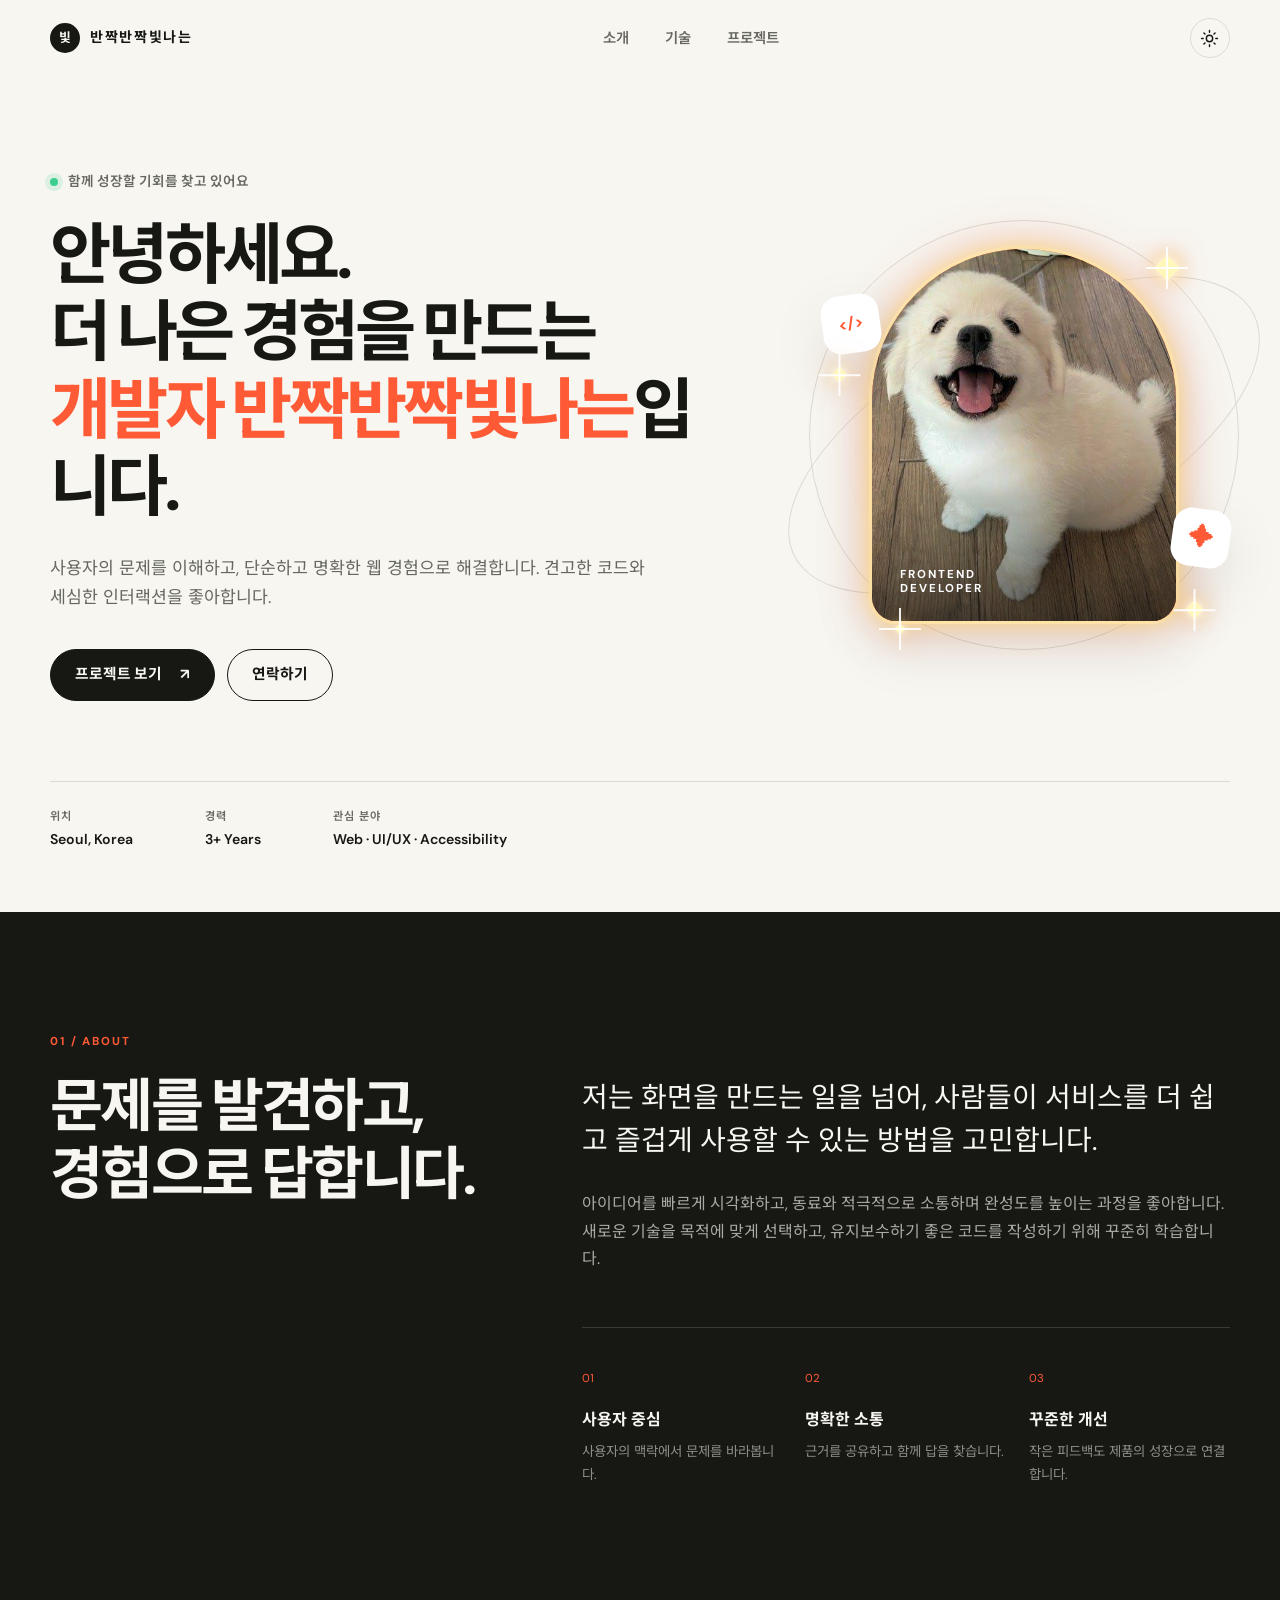
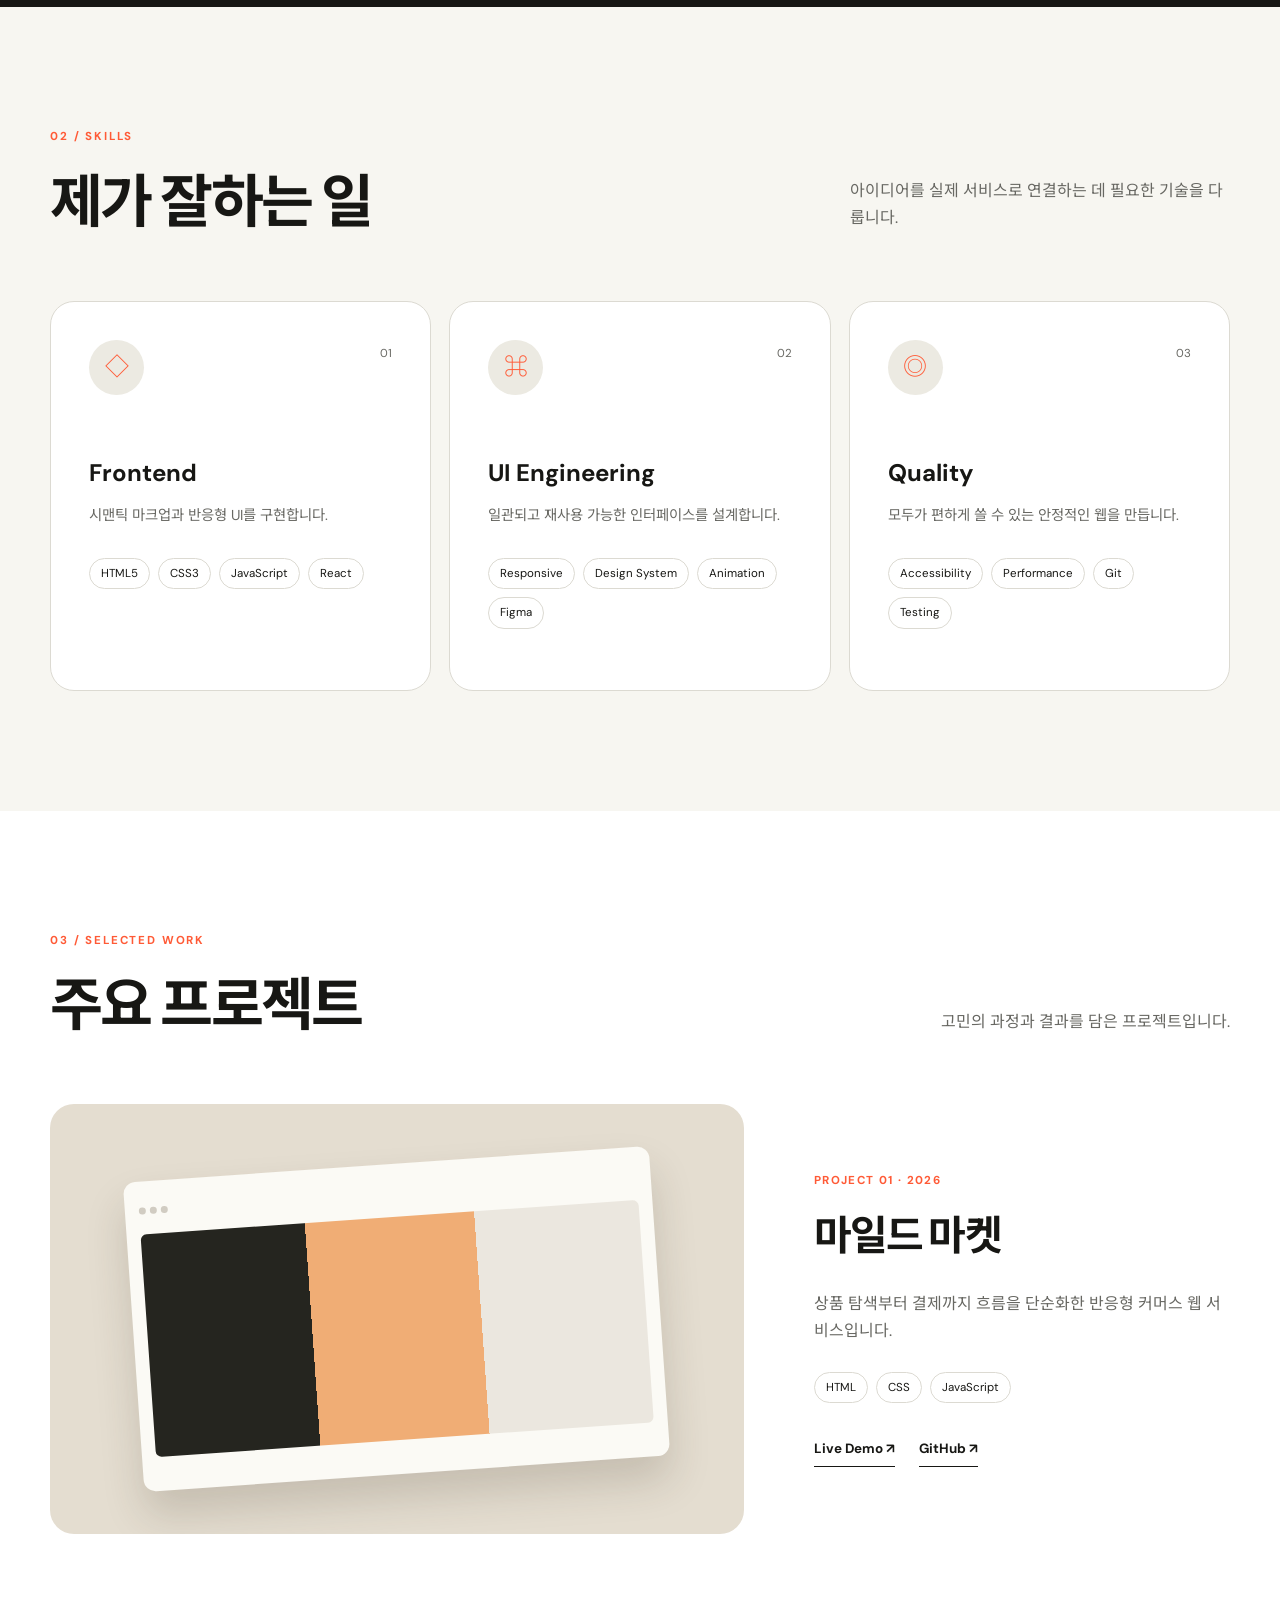
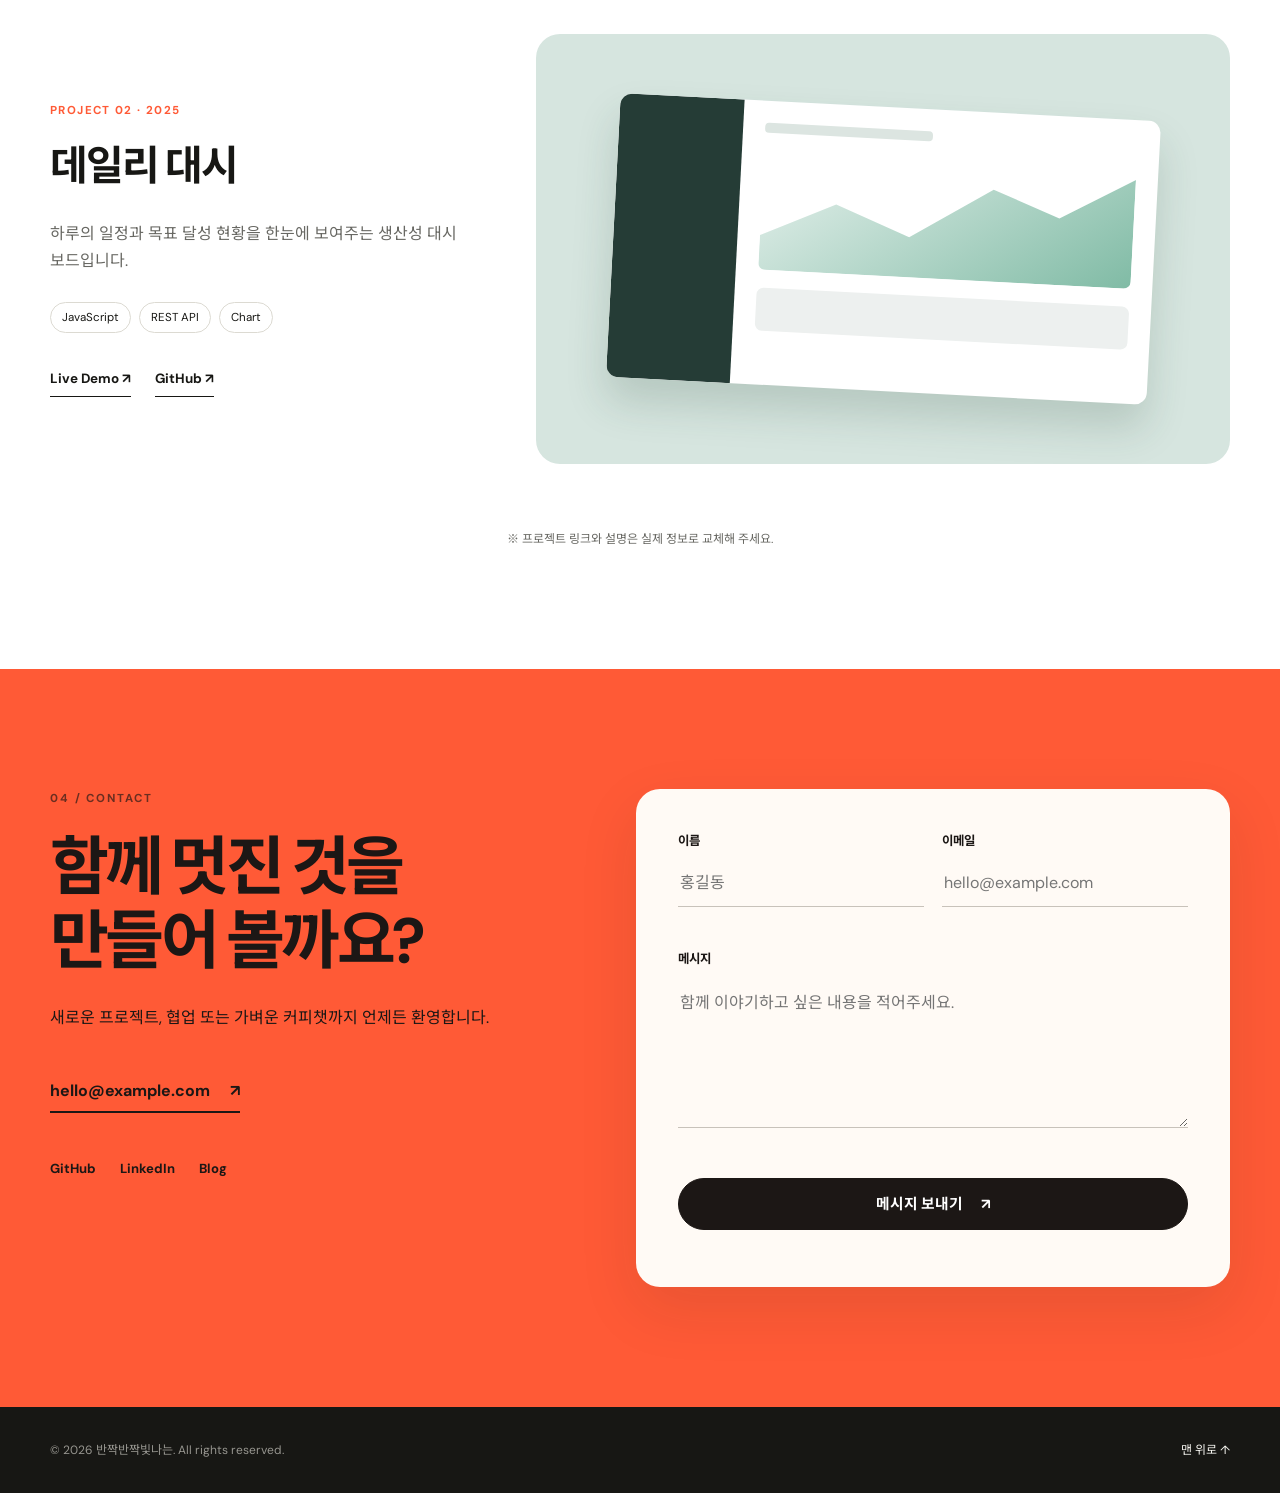
==== index.html @ af26e170 "Move static site to repository root" ====
<!doctype html>
<html lang="ko">
  <head>
    <meta charset="UTF-8" />
    <meta name="viewport" content="width=device-width, initial-scale=1.0" />
    <meta
      name="description"
      content="사용자의 문제를 이해하고 명확한 웹 경험으로 만드는 프론트엔드 개발자 반짝반짝빛나는의 포트폴리오입니다."
    />
    <title>반짝반짝빛나는 | Frontend Developer</title>
    <link rel="preconnect" href="https://fonts.googleapis.com" />
    <link rel="preconnect" href="https://fonts.gstatic.com" crossorigin />
    <link
      href="https://fonts.googleapis.com/css2?family=DM+Sans:wght@400;500;600;700&amp;family=Noto+Sans+KR:wght@400;500;600;700&amp;display=swap"
      rel="stylesheet"
    />
    <link rel="stylesheet" href="css/style.css" />
    <script src="js/main.js" defer></script>
  </head>
  <body>
    <a class="skip-link" href="#main-content">본문으로 바로가기</a>

    <header class="site-header" id="top">
      <div class="container header-inner">
        <a class="brand" href="#home" aria-label="반짝반짝빛나는 프로필 홈">
          <span class="brand-mark" aria-hidden="true">빛</span>
          <span>반짝반짝빛나는</span>
        </a>

        <nav class="site-nav" id="site-nav" aria-label="주요 메뉴">
          <a href="about.html">소개</a>
          <a href="skills.html">기술</a>
          <a href="projects.html">프로젝트</a>
        </nav>

        <div class="header-actions">
          <button class="icon-button theme-toggle" type="button" aria-label="다크 모드로 변경">
            <svg class="sun-icon" aria-hidden="true" viewBox="0 0 24 24">
              <circle cx="12" cy="12" r="4"></circle>
              <path d="M12 2v2M12 20v2M4.93 4.93l1.42 1.42M17.66 17.66l1.41 1.41M2 12h2M20 12h2M4.93 19.07l1.42-1.42M17.66 6.34l1.41-1.41"></path>
            </svg>
            <svg class="moon-icon" aria-hidden="true" viewBox="0 0 24 24">
              <path d="M21 12.79A9 9 0 1 1 11.21 3 7 7 0 0 0 21 12.79Z"></path>
            </svg>
          </button>
          <button
            class="icon-button menu-toggle"
            type="button"
            aria-label="메뉴 열기"
            aria-controls="site-nav"
            aria-expanded="false"
          >
            <span></span><span></span><span></span>
          </button>
        </div>
      </div>
    </header>

    <main id="main-content">
      <section class="hero section" id="home" aria-labelledby="hero-title">
        <div class="container hero-grid">
          <div class="hero-copy reveal">
            <p class="eyebrow"><span></span> 함께 성장할 기회를 찾고 있어요</p>
            <h1 id="hero-title">
              안녕하세요.<br />
              더 나은 경험을 만드는<br />
              <em>개발자 반짝반짝빛나는</em>입니다.
            </h1>
            <p class="hero-description">
              사용자의 문제를 이해하고, 단순하고 명확한 웹 경험으로 해결합니다.
              견고한 코드와 세심한 인터랙션을 좋아합니다.
            </p>
            <div class="button-group">
              <a class="button button-primary" href="#projects">프로젝트 보기 <span aria-hidden="true">↗</span></a>
              <a class="button button-secondary" href="#contact">연락하기</a>
            </div>
          </div>

          <div class="profile-visual reveal">
            <div class="profile-orbit orbit-one"></div>
            <div class="profile-orbit orbit-two"></div>
            <div class="profile-card">
              <img src="assets/images/profile.jpg" alt="밝게 웃고 있는 흰색 강아지 프로필 사진" />
              <span class="profile-label">FRONTEND<br />DEVELOPER</span>
            </div>
            <span class="floating-badge badge-code" aria-hidden="true">&lt;/&gt;</span>
            <span class="floating-badge badge-star" aria-hidden="true">✦</span>
            <span class="diamond-sparkle sparkle-one" aria-hidden="true"></span>
            <span class="diamond-sparkle sparkle-two" aria-hidden="true"></span>
            <span class="diamond-sparkle sparkle-three" aria-hidden="true"></span>
            <span class="diamond-sparkle sparkle-four" aria-hidden="true"></span>
          </div>
        </div>
        <div class="container hero-meta" aria-label="기본 정보">
          <p><span>위치</span>Seoul, Korea</p>
          <p><span>경력</span>3+ Years</p>
          <p><span>관심 분야</span>Web · UI/UX · Accessibility</p>
        </div>
      </section>

      <section class="section about-section" id="about" aria-labelledby="about-title">
        <div class="container split-layout">
          <div class="section-heading reveal">
            <p class="section-number">01 / ABOUT</p>
            <h2 id="about-title">문제를 발견하고,<br />경험으로 답합니다.</h2>
          </div>
          <div class="about-content reveal">
            <p class="lead">
              저는 화면을 만드는 일을 넘어, 사람들이 서비스를 더 쉽고 즐겁게
              사용할 수 있는 방법을 고민합니다.
            </p>
            <p>
              아이디어를 빠르게 시각화하고, 동료와 적극적으로 소통하며 완성도를
              높이는 과정을 좋아합니다. 새로운 기술을 목적에 맞게 선택하고,
              유지보수하기 좋은 코드를 작성하기 위해 꾸준히 학습합니다.
            </p>
            <div class="values-grid">
              <article><span>01</span><h3>사용자 중심</h3><p>사용자의 맥락에서 문제를 바라봅니다.</p></article>
              <article><span>02</span><h3>명확한 소통</h3><p>근거를 공유하고 함께 답을 찾습니다.</p></article>
              <article><span>03</span><h3>꾸준한 개선</h3><p>작은 피드백도 제품의 성장으로 연결합니다.</p></article>
            </div>
          </div>
        </div>
      </section>

      <section class="section skills-section" id="skills" aria-labelledby="skills-title">
        <div class="container">
          <div class="section-heading horizontal reveal">
            <div><p class="section-number">02 / SKILLS</p><h2 id="skills-title">제가 잘하는 일</h2></div>
            <p>아이디어를 실제 서비스로 연결하는 데 필요한 기술을 다룹니다.</p>
          </div>
          <div class="skills-grid">
            <article class="skill-card reveal">
              <span class="skill-icon" aria-hidden="true">◇</span>
              <p class="skill-index">01</p><h3>Frontend</h3>
              <p>시맨틱 마크업과 반응형 UI를 구현합니다.</p>
              <ul><li>HTML5</li><li>CSS3</li><li>JavaScript</li><li>React</li></ul>
            </article>
            <article class="skill-card reveal">
              <span class="skill-icon" aria-hidden="true">⌘</span>
              <p class="skill-index">02</p><h3>UI Engineering</h3>
              <p>일관되고 재사용 가능한 인터페이스를 설계합니다.</p>
              <ul><li>Responsive</li><li>Design System</li><li>Animation</li><li>Figma</li></ul>
            </article>
            <article class="skill-card reveal">
              <span class="skill-icon" aria-hidden="true">◎</span>
              <p class="skill-index">03</p><h3>Quality</h3>
              <p>모두가 편하게 쓸 수 있는 안정적인 웹을 만듭니다.</p>
              <ul><li>Accessibility</li><li>Performance</li><li>Git</li><li>Testing</li></ul>
            </article>
          </div>
        </div>
      </section>

      <section class="section projects-section" id="projects" aria-labelledby="projects-title">
        <div class="container">
          <div class="section-heading horizontal reveal">
            <div><p class="section-number">03 / SELECTED WORK</p><h2 id="projects-title">주요 프로젝트</h2></div>
            <p>고민의 과정과 결과를 담은 프로젝트입니다.</p>
          </div>
          <div class="project-list">
            <article class="project-card reveal">
              <div class="project-art art-commerce" aria-hidden="true">
                <div class="mock-window"><span></span><span></span><span></span><div class="mock-product"></div></div>
              </div>
              <div class="project-info">
                <p class="project-number">PROJECT 01 · 2026</p><h3>마일드 마켓</h3>
                <p>상품 탐색부터 결제까지 흐름을 단순화한 반응형 커머스 웹 서비스입니다.</p>
                <ul class="tags"><li>HTML</li><li>CSS</li><li>JavaScript</li></ul>
                <div class="project-links"><a href="#" aria-label="마일드 마켓 데모 보기">Live Demo ↗</a><a href="#" aria-label="마일드 마켓 소스 코드 보기">GitHub ↗</a></div>
              </div>
            </article>
            <article class="project-card reverse reveal">
              <div class="project-art art-dashboard" aria-hidden="true">
                <div class="dashboard-window"><div class="dash-side"></div><div class="dash-main"><span></span><div class="dash-chart"></div><div class="dash-row"></div></div></div>
              </div>
              <div class="project-info">
                <p class="project-number">PROJECT 02 · 2025</p><h3>데일리 대시</h3>
                <p>하루의 일정과 목표 달성 현황을 한눈에 보여주는 생산성 대시보드입니다.</p>
                <ul class="tags"><li>JavaScript</li><li>REST API</li><li>Chart</li></ul>
                <div class="project-links"><a href="#" aria-label="데일리 대시 데모 보기">Live Demo ↗</a><a href="#" aria-label="데일리 대시 소스 코드 보기">GitHub ↗</a></div>
              </div>
            </article>
          </div>
          <p class="project-note">※ 프로젝트 링크와 설명은 실제 정보로 교체해 주세요.</p>
        </div>
      </section>

      <section class="section contact-section" id="contact" aria-labelledby="contact-title">
        <div class="container contact-grid">
          <div class="contact-copy reveal">
            <p class="section-number">04 / CONTACT</p>
            <h2 id="contact-title">함께 멋진 것을<br />만들어 볼까요?</h2>
            <p>새로운 프로젝트, 협업 또는 가벼운 커피챗까지 언제든 환영합니다.</p>
            <a class="email-link" href="mailto:hello@example.com">hello@example.com <span aria-hidden="true">↗</span></a>
            <div class="social-links"><a href="#">GitHub</a><a href="#">LinkedIn</a><a href="#">Blog</a></div>
          </div>
          <form class="contact-form reveal" id="contact-form" novalidate>
            <div class="field-row">
              <div class="form-field"><label for="name">이름</label><input id="name" name="name" type="text" placeholder="홍길동" autocomplete="name" required /><small class="error-message"></small></div>
              <div class="form-field"><label for="email">이메일</label><input id="email" name="email" type="email" placeholder="hello@example.com" autocomplete="email" required /><small class="error-message"></small></div>
            </div>
            <div class="form-field"><label for="message">메시지</label><textarea id="message" name="message" rows="5" placeholder="함께 이야기하고 싶은 내용을 적어주세요." required></textarea><small class="error-message"></small></div>
            <button class="button button-primary submit-button" type="submit">메시지 보내기 <span aria-hidden="true">↗</span></button>
            <p class="form-status" role="status" aria-live="polite"></p>
          </form>
        </div>
      </section>
    </main>

    <footer class="site-footer">
      <div class="container footer-inner">
        <p>© <span id="current-year">2026</span> 반짝반짝빛나는. All rights reserved.</p>
        <a href="#top">맨 위로 <span aria-hidden="true">↑</span></a>
      </div>
    </footer>
  </body>
</html>
---- css/style.css ----
:root {
  --primary: #ff5a36;
  --primary-dark: #dd3d1e;
  --ink: #171714;
  --muted: #686863;
  --paper: #f7f6f1;
  --surface: #fff;
  --line: #dcdad2;
  --soft: #eceae2;
  --header-bg: rgba(247, 246, 241, 0.88);
  --shadow: 0 22px 60px rgba(26, 25, 20, 0.1);
  --radius: 24px;
  --container: 1180px;
}

[data-theme="dark"] {
  --ink: #f3f1ea;
  --muted: #aaa8a0;
  --paper: #161613;
  --surface: #22221e;
  --line: #3a3933;
  --soft: #2a2924;
  --header-bg: rgba(22, 22, 19, 0.88);
  --shadow: 0 22px 60px rgba(0, 0, 0, 0.3);
}

* { box-sizing: border-box; }
html { scroll-behavior: smooth; scroll-padding-top: 88px; }
body { margin: 0; background: var(--paper); color: var(--ink); font-family: "DM Sans", "Noto Sans KR", sans-serif; line-height: 1.7; transition: background .25s, color .25s; }
body.nav-open { overflow: hidden; }
a { color: inherit; text-decoration: none; }
button, input, textarea { font: inherit; }
button { color: inherit; }
ul { list-style: none; margin: 0; padding: 0; }
.container { width: min(calc(100% - 40px), var(--container)); margin-inline: auto; }
.section { padding: 120px 0; }
.skip-link { position: fixed; top: -100px; left: 16px; z-index: 1000; background: var(--ink); color: var(--paper); padding: 10px 16px; }
.skip-link:focus { top: 12px; }
:focus-visible { outline: 3px solid var(--primary); outline-offset: 4px; }

.site-header { position: fixed; inset: 0 0 auto; z-index: 100; border-bottom: 1px solid transparent; background: var(--header-bg); backdrop-filter: blur(16px); }
.site-header.scrolled { border-color: var(--line); }
.header-inner { height: 76px; display: flex; align-items: center; justify-content: space-between; }
.brand { display: flex; align-items: center; gap: 10px; font-size: .88rem; font-weight: 700; letter-spacing: .12em; }
.brand-mark { display: grid; place-items: center; width: 30px; height: 30px; border-radius: 50%; background: var(--ink); color: var(--paper); font-size: .8rem; letter-spacing: 0; }
.site-nav { display: flex; align-items: center; gap: 36px; }
.site-nav a { position: relative; color: var(--muted); font-size: .9rem; font-weight: 600; }
.site-nav a::after { content: ""; position: absolute; left: 0; bottom: -8px; width: 0; height: 2px; background: var(--primary); transition: width .2s; }
.site-nav a:hover, .site-nav a.active { color: var(--ink); }
.site-nav a.active::after { width: 100%; }
.header-actions { display: flex; align-items: center; gap: 8px; }
.icon-button { display: grid; place-items: center; width: 40px; height: 40px; padding: 0; border: 1px solid var(--line); border-radius: 50%; background: transparent; cursor: pointer; }
.icon-button svg { width: 19px; fill: none; stroke: currentColor; stroke-width: 1.8; stroke-linecap: round; stroke-linejoin: round; }
.moon-icon, [data-theme="dark"] .sun-icon { display: none; }
[data-theme="dark"] .moon-icon { display: block; }
.menu-toggle { display: none; gap: 4px; }
.menu-toggle span { display: block; width: 17px; height: 1.5px; background: currentColor; transition: .2s; }

.hero { min-height: 100vh; padding-top: 170px; padding-bottom: 60px; display: flex; flex-direction: column; justify-content: center; overflow: hidden; }
.hero-grid { display: grid; grid-template-columns: 1.25fr .75fr; align-items: center; gap: 80px; }
.eyebrow { display: flex; align-items: center; gap: 10px; margin: 0 0 24px; color: var(--muted); font-size: .85rem; font-weight: 600; }
.eyebrow span { width: 8px; height: 8px; border-radius: 50%; background: #3ecf8e; box-shadow: 0 0 0 5px rgba(62,207,142,.15); }
h1, h2, h3, p { margin-top: 0; }
h1 { margin-bottom: 28px; font-size: clamp(2.6rem, 5.2vw, 5.2rem); line-height: 1.16; letter-spacing: -.055em; }
h1 em { color: var(--primary); font-style: normal; }
.hero-description { max-width: 600px; margin-bottom: 36px; color: var(--muted); font-size: 1.08rem; }
.button-group { display: flex; gap: 12px; flex-wrap: wrap; }
.button { min-height: 52px; display: inline-flex; align-items: center; justify-content: center; gap: 18px; padding: 0 24px; border: 1px solid var(--ink); border-radius: 100px; font-size: .92rem; font-weight: 700; cursor: pointer; transition: transform .2s, background .2s, color .2s; }
.button:hover { transform: translateY(-3px); }
.button-primary { border-color: var(--ink); background: var(--ink); color: var(--paper); }
.button-secondary { background: transparent; }

.profile-visual { position: relative; display: grid; place-items: center; min-height: 440px; isolation: isolate; }
.profile-visual::before { content: ""; position: absolute; z-index: -1; width: 330px; height: 330px; border-radius: 50%; background: radial-gradient(circle, rgba(255, 216, 92, .48) 0, rgba(255, 90, 54, .18) 42%, transparent 70%); filter: blur(16px); animation: aura-pulse 3.2s ease-in-out infinite; }
.profile-card { position: relative; z-index: 2; width: min(310px, 80vw); aspect-ratio: .82; overflow: hidden; border: 3px solid rgba(255, 244, 183, .88); border-radius: 160px 160px 28px 28px; background: linear-gradient(145deg, #ff7658, var(--primary-dark)); box-shadow: 0 0 18px rgba(255, 226, 118, .7), 0 0 48px rgba(255, 90, 54, .34), var(--shadow); animation: portrait-glow 3.2s ease-in-out infinite; }
.profile-card::after { content: ""; position: absolute; inset: 0; background: linear-gradient(180deg, transparent 58%, rgba(17, 14, 11, .62)); pointer-events: none; }
.profile-card img { width: 100%; height: 100%; display: block; object-fit: cover; object-position: center; }
.profile-label { position: absolute; z-index: 1; left: 28px; bottom: 25px; color: #fff; font-size: .72rem; font-weight: 700; line-height: 1.25; letter-spacing: .18em; }
.profile-orbit { position: absolute; border: 1px solid var(--line); border-radius: 50%; }
.orbit-one { width: 430px; height: 430px; }
.orbit-two { width: 520px; height: 230px; transform: rotate(-28deg); }
.floating-badge { position: absolute; z-index: 3; display: grid; place-items: center; width: 58px; height: 58px; border-radius: 18px; background: var(--surface); box-shadow: var(--shadow); color: var(--primary); font-weight: 700; }
.badge-code { top: 18%; left: 1%; transform: rotate(-8deg); }
.badge-star { right: 0; bottom: 20%; transform: rotate(8deg); font-size: 1.5rem; animation: star-twinkle 1.8s ease-in-out infinite; }
.diamond-sparkle { position: absolute; z-index: 4; width: 18px; height: 18px; background: #fff7ba; transform: rotate(45deg); box-shadow: 0 0 8px #fff, 0 0 18px #ffd75d, 0 0 30px rgba(255, 90, 54, .7); animation: diamond-twinkle 2s ease-in-out infinite; }
.diamond-sparkle::before, .diamond-sparkle::after { content: ""; position: absolute; inset: 50% auto auto 50%; background: rgba(255,255,255,.9); transform: translate(-50%, -50%) rotate(-45deg); }
.diamond-sparkle::before { width: 2px; height: 42px; }
.diamond-sparkle::after { width: 42px; height: 2px; }
.sparkle-one { top: 10%; right: 13%; }
.sparkle-two { top: 35%; left: 4%; width: 11px; height: 11px; animation-delay: -.65s; }
.sparkle-three { right: 7%; bottom: 9%; width: 13px; height: 13px; animation-delay: -1.2s; }
.sparkle-four { left: 19%; bottom: 5%; width: 8px; height: 8px; animation-delay: -.35s; }
@keyframes aura-pulse { 50% { opacity: .65; transform: scale(1.12); } }
@keyframes portrait-glow { 50% { box-shadow: 0 0 28px rgba(255, 244, 183, .95), 0 0 70px rgba(255, 90, 54, .5), var(--shadow); } }
@keyframes diamond-twinkle { 0%, 100% { opacity: .35; transform: rotate(45deg) scale(.55); } 50% { opacity: 1; transform: rotate(45deg) scale(1); } }
@keyframes star-twinkle { 0%, 100% { transform: rotate(8deg) scale(.9); box-shadow: var(--shadow); } 50% { transform: rotate(8deg) scale(1.08); box-shadow: 0 0 24px rgba(255, 215, 93, .8), var(--shadow); } }
.hero-meta { display: flex; gap: 72px; margin-top: 80px; padding-top: 25px; border-top: 1px solid var(--line); }
.hero-meta p { margin-bottom: 0; font-size: .88rem; font-weight: 600; }
.hero-meta span { display: block; margin-bottom: 2px; color: var(--muted); font-size: .7rem; font-weight: 600; letter-spacing: .1em; text-transform: uppercase; }

.about-section { background: var(--ink); color: var(--paper); }
.split-layout { display: grid; grid-template-columns: .8fr 1.2fr; gap: 100px; }
.section-number { margin-bottom: 22px; color: var(--primary); font-size: .72rem; font-weight: 700; letter-spacing: .16em; }
.section-heading h2 { margin-bottom: 0; font-size: clamp(2.2rem, 4.5vw, 4.2rem); line-height: 1.18; letter-spacing: -.045em; }
.about-content { padding-top: 44px; }
.about-content > p { color: #aaa9a3; }
.about-content .lead { color: var(--paper); font-size: clamp(1.25rem, 2.2vw, 1.75rem); line-height: 1.55; }
.values-grid { display: grid; grid-template-columns: repeat(3, 1fr); gap: 22px; margin-top: 55px; padding-top: 35px; border-top: 1px solid #3a3935; }
.values-grid span { color: var(--primary); font-size: .72rem; }
.values-grid h3 { margin: 16px 0 8px; font-size: 1rem; }
.values-grid p { margin-bottom: 0; color: #8d8c87; font-size: .84rem; }

.section-heading.horizontal { display: flex; justify-content: space-between; align-items: end; gap: 40px; margin-bottom: 64px; }
.section-heading.horizontal > p { max-width: 380px; margin-bottom: 5px; color: var(--muted); }
.skills-grid { display: grid; grid-template-columns: repeat(3, 1fr); gap: 18px; }
.skill-card { position: relative; min-height: 390px; padding: 38px; border: 1px solid var(--line); border-radius: var(--radius); background: var(--surface); transition: transform .25s, box-shadow .25s; }
.skill-card:hover { transform: translateY(-8px); box-shadow: var(--shadow); }
.skill-icon { display: grid; place-items: center; width: 55px; height: 55px; margin-bottom: 58px; border-radius: 50%; background: var(--soft); color: var(--primary); font-size: 1.5rem; }
.skill-index { position: absolute; top: 42px; right: 38px; color: var(--muted); font-size: .72rem; }
.skill-card h3 { margin-bottom: 10px; font-size: 1.5rem; }
.skill-card > p:not(.skill-index) { color: var(--muted); font-size: .9rem; }
.skill-card ul { display: flex; flex-wrap: wrap; gap: 8px; margin-top: 30px; }
.skill-card li, .tags li { padding: 5px 11px; border: 1px solid var(--line); border-radius: 100px; font-size: .72rem; }

.projects-section { background: var(--surface); }
.project-list { display: grid; gap: 100px; }
.project-card { display: grid; grid-template-columns: 1.25fr .75fr; align-items: center; gap: 70px; }
.project-card.reverse { grid-template-columns: .75fr 1.25fr; }
.project-card.reverse .project-art { order: 2; }
.project-art { min-height: 430px; display: grid; place-items: center; overflow: hidden; border-radius: var(--radius); }
.art-commerce { background: #e4ddd0; }
.art-dashboard { background: #d6e5df; }
.mock-window { width: 76%; height: 72%; padding: 14px; border-radius: 12px; background: #fbfaf5; box-shadow: 0 24px 40px rgba(60,49,34,.18); transform: rotate(-4deg); }
.mock-window > span { display: inline-block; width: 7px; height: 7px; margin-right: 4px; border-radius: 50%; background: #d1ccc2; }
.mock-product { height: 79%; margin-top: 12px; border-radius: 6px; background: linear-gradient(90deg, #25251f 0 33%, #f0ad75 33% 67%, #ebe7df 67%); }
.dashboard-window { width: 78%; height: 66%; display: grid; grid-template-columns: 23% 77%; overflow: hidden; border-radius: 12px; background: #fff; box-shadow: 0 24px 40px rgba(37,72,58,.18); transform: rotate(3deg); }
.dash-side { background: #253c36; }
.dash-main { padding: 22px; }
.dash-main span { display: block; width: 45%; height: 10px; border-radius: 4px; background: #dce5e1; }
.dash-chart { height: 48%; margin-top: 22px; border-radius: 7px; background: linear-gradient(145deg, #e8f2ee, #80bba5); clip-path: polygon(0 70%,20% 40%,40% 65%,62% 20%,80% 42%,100% 5%,100% 100%,0 100%); }
.dash-row { height: 18%; margin-top: 18px; border-radius: 7px; background: #edf0ef; }
.project-number { color: var(--primary); font-size: .72rem; font-weight: 700; letter-spacing: .12em; }
.project-info h3 { margin-bottom: 18px; font-size: clamp(2rem, 3.2vw, 3.2rem); letter-spacing: -.045em; }
.project-info > p:not(.project-number) { color: var(--muted); }
.tags { display: flex; flex-wrap: wrap; gap: 8px; margin: 28px 0 35px; }
.project-links { display: flex; gap: 24px; font-size: .84rem; font-weight: 700; }
.project-links a { padding-bottom: 5px; border-bottom: 1px solid var(--ink); }
.project-note { margin: 65px 0 0; color: var(--muted); font-size: .75rem; text-align: center; }

.contact-section { background: var(--primary); color: #1c1715; }
.contact-grid { display: grid; grid-template-columns: .9fr 1.1fr; gap: 100px; }
.contact-section .section-number { color: #1c1715; opacity: .65; }
.contact-copy h2 { margin-bottom: 26px; font-size: clamp(2.5rem, 5vw, 4.8rem); line-height: 1.15; letter-spacing: -.055em; }
.contact-copy > p:not(.section-number) { max-width: 460px; }
.email-link { display: inline-flex; gap: 20px; margin-top: 30px; padding-bottom: 6px; border-bottom: 2px solid #1c1715; font-weight: 700; }
.social-links { display: flex; gap: 24px; margin-top: 45px; font-size: .82rem; font-weight: 700; }
.contact-form { padding: 42px; border-radius: var(--radius); background: #fffaf5; box-shadow: var(--shadow); }
.field-row { display: grid; grid-template-columns: 1fr 1fr; gap: 18px; }
.form-field { margin-bottom: 24px; }
.form-field label { display: block; margin-bottom: 7px; font-size: .78rem; font-weight: 700; }
.form-field input, .form-field textarea { width: 100%; border: 0; border-bottom: 1px solid #c8c2ba; border-radius: 0; background: transparent; color: #1c1715; outline: 0; }
.form-field input { height: 47px; }
.form-field textarea { padding-top: 12px; resize: vertical; }
.form-field input:focus, .form-field textarea:focus { border-color: var(--primary); box-shadow: 0 1px var(--primary); }
.form-field.invalid input, .form-field.invalid textarea { border-color: #c32222; }
.error-message { display: block; min-height: 18px; padding-top: 3px; color: #b21e1e; font-size: .68rem; }
.submit-button { width: 100%; border-color: #1c1715; background: #1c1715; color: #fff; }
.form-status { margin: 15px 0 0; font-size: .8rem; text-align: center; }

.site-footer { background: var(--ink); color: var(--paper); }
.footer-inner { min-height: 86px; display: flex; align-items: center; justify-content: space-between; gap: 20px; }
.footer-inner p, .footer-inner a { margin: 0; color: #96958f; font-size: .75rem; }
.footer-inner a { color: var(--paper); }

.reveal { opacity: 0; transform: translateY(28px); transition: opacity .65s ease, transform .65s ease; }
.reveal.visible { opacity: 1; transform: none; }

.subpage-hero { padding: 190px 0 100px; border-bottom: 1px solid var(--line); }
.subpage-hero h1 { margin-bottom: 24px; }
.subpage-hero > .container > p:last-child { max-width: 590px; color: var(--muted); font-size: 1.05rem; }
.subpage-content .split-layout { grid-template-columns: .75fr 1.25fr; align-items: center; }
.profile-photo-small { position: relative; width: min(380px, 100%); aspect-ratio: 1; }
.profile-photo-small::before { content: ""; position: absolute; inset: 8%; border-radius: 50%; background: rgba(255, 90, 54, .25); filter: blur(30px); }
.profile-photo-small img { position: relative; width: 100%; height: 100%; object-fit: cover; border: 3px solid rgba(255, 244, 183, .88); border-radius: 50%; box-shadow: 0 0 35px rgba(255, 214, 87, .5), var(--shadow); }
.about-detail .lead { font-size: clamp(1.35rem, 2.4vw, 2rem); line-height: 1.5; color: var(--ink); }
.about-detail > p:not(.lead) { color: var(--muted); }
.profile-facts { display: grid; grid-template-columns: repeat(3, 1fr); gap: 18px; margin: 38px 0 0; padding-top: 28px; border-top: 1px solid var(--line); }
.profile-facts dt { color: var(--muted); font-size: .72rem; }
.profile-facts dd { margin: 5px 0 0; font-size: .86rem; font-weight: 700; }
.philosophy-section, .workflow-section { background: var(--surface); }
.light-values { border-color: var(--line); }
.light-values h3 { color: var(--ink); }
.light-values p { color: var(--muted); }
.detailed-skills .skill-card { min-height: 430px; }
.detailed-skills .skill-card h2 { margin-bottom: 12px; font-size: 1.5rem; }
.workflow-list { display: grid; grid-template-columns: repeat(4, 1fr); padding: 0; list-style: none; border-top: 1px solid var(--line); }
.workflow-list li { padding: 32px 28px; border-right: 1px solid var(--line); }
.workflow-list li:last-child { border-right: 0; }
.workflow-list span { color: var(--primary); font-size: .72rem; font-weight: 700; }
.workflow-list h3 { margin: 50px 0 8px; }
.workflow-list p { margin-bottom: 0; color: var(--muted); font-size: .85rem; }
.projects-section .project-info h2 { margin-bottom: 18px; font-size: clamp(2rem, 3.2vw, 3.2rem); letter-spacing: -.045em; }

@media (max-width: 900px) {
  .section { padding: 90px 0; }
  .menu-toggle { display: grid; }
  .site-nav { position: fixed; inset: 76px 0 auto; height: calc(100vh - 76px); display: flex; flex-direction: column; align-items: flex-start; gap: 4px; padding: 42px 20px; background: var(--paper); transform: translateX(100%); transition: transform .25s; }
  .site-nav.open { transform: none; }
  .site-nav a { width: 100%; padding: 14px 0; border-bottom: 1px solid var(--line); font-size: 1.4rem; }
  .site-nav a::after { display: none; }
  .menu-toggle[aria-expanded="true"] span:nth-child(1) { transform: translateY(5.5px) rotate(45deg); }
  .menu-toggle[aria-expanded="true"] span:nth-child(2) { opacity: 0; }
  .menu-toggle[aria-expanded="true"] span:nth-child(3) { transform: translateY(-5.5px) rotate(-45deg); }
  .hero-grid, .split-layout, .contact-grid { grid-template-columns: 1fr; gap: 60px; }
  .subpage-content .split-layout { grid-template-columns: 1fr; }
  .hero { padding-top: 130px; }
  .hero-copy { text-align: center; }
  .eyebrow, .button-group { justify-content: center; }
  .hero-description { margin-inline: auto; }
  .profile-visual { min-height: 390px; }
  .hero-meta { justify-content: center; }
  .split-layout { gap: 30px; }
  .about-content { padding-top: 0; }
  .skills-grid { grid-template-columns: 1fr 1fr; }
  .project-card, .project-card.reverse { grid-template-columns: 1fr; gap: 35px; }
  .project-card.reverse .project-art { order: 0; }
  .project-info { max-width: 620px; }
  .contact-grid { gap: 55px; }
  .workflow-list { grid-template-columns: 1fr 1fr; }
  .workflow-list li:nth-child(2) { border-right: 0; }
}

@media (max-width: 640px) {
  .container { width: min(calc(100% - 32px), var(--container)); }
  .section { padding: 75px 0; }
  .hero { padding-top: 115px; }
  h1 { font-size: clamp(2.35rem, 11vw, 3.4rem); }
  .hero-meta { display: grid; grid-template-columns: 1fr 1fr; gap: 22px; }
  .profile-visual { min-height: 340px; }
  .profile-card { width: 240px; }
  .orbit-one { width: 310px; height: 310px; }
  .orbit-two { width: 340px; }
  .floating-badge { width: 48px; height: 48px; border-radius: 14px; }
  .values-grid, .skills-grid { grid-template-columns: 1fr; }
  .section-heading.horizontal { display: block; margin-bottom: 42px; }
  .section-heading.horizontal > p { margin-top: 20px; }
  .skill-card { min-height: auto; }
  .project-art { min-height: 300px; }
  .project-list { gap: 75px; }
  .field-row { grid-template-columns: 1fr; gap: 0; }
  .subpage-hero { padding: 140px 0 70px; }
  .profile-facts { grid-template-columns: 1fr; }
  .workflow-list { grid-template-columns: 1fr; }
  .workflow-list li { border-right: 0; border-bottom: 1px solid var(--line); }
  .contact-form { padding: 28px 22px; }
  .footer-inner { flex-direction: column; justify-content: center; }
}

@media (prefers-reduced-motion: reduce) {
  html { scroll-behavior: auto; }
  *, *::before, *::after { scroll-behavior: auto !important; transition-duration: .01ms !important; animation-duration: .01ms !important; animation-iteration-count: 1 !important; }
  .reveal { opacity: 1; transform: none; }
}
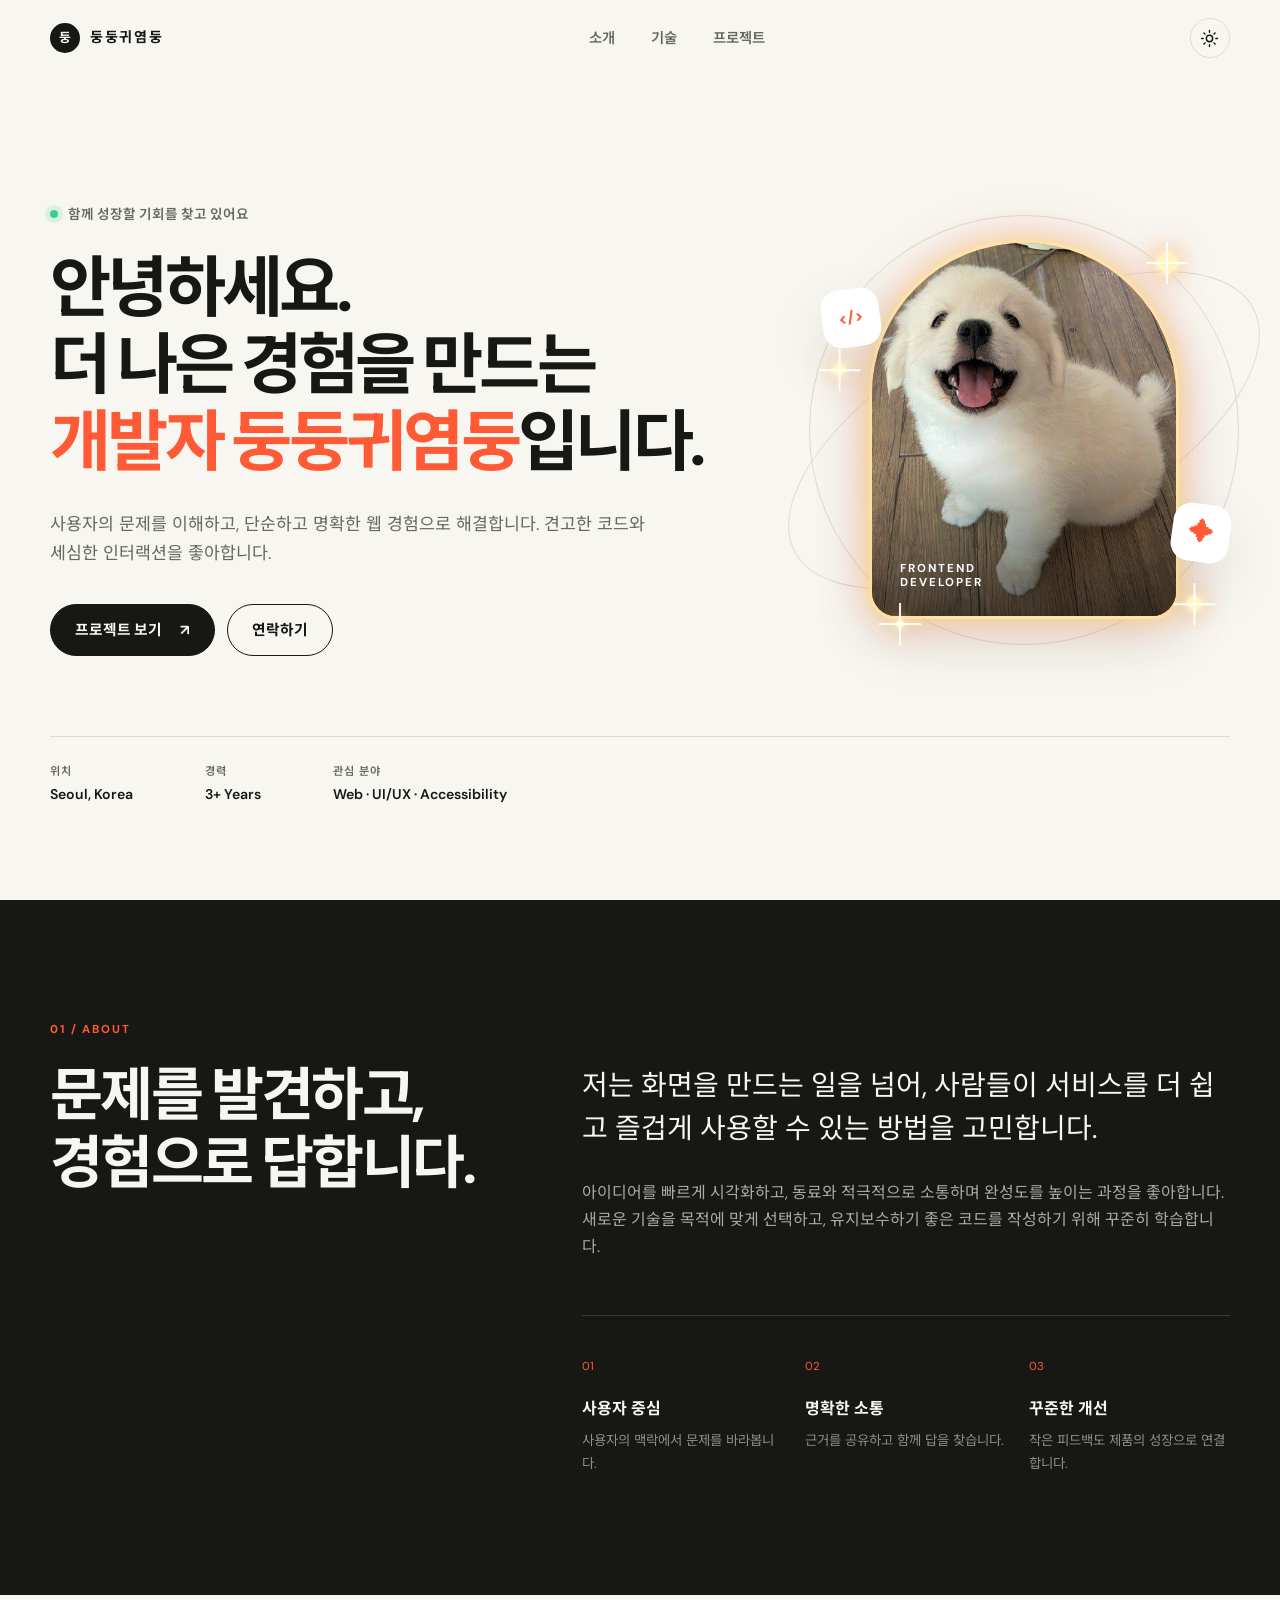
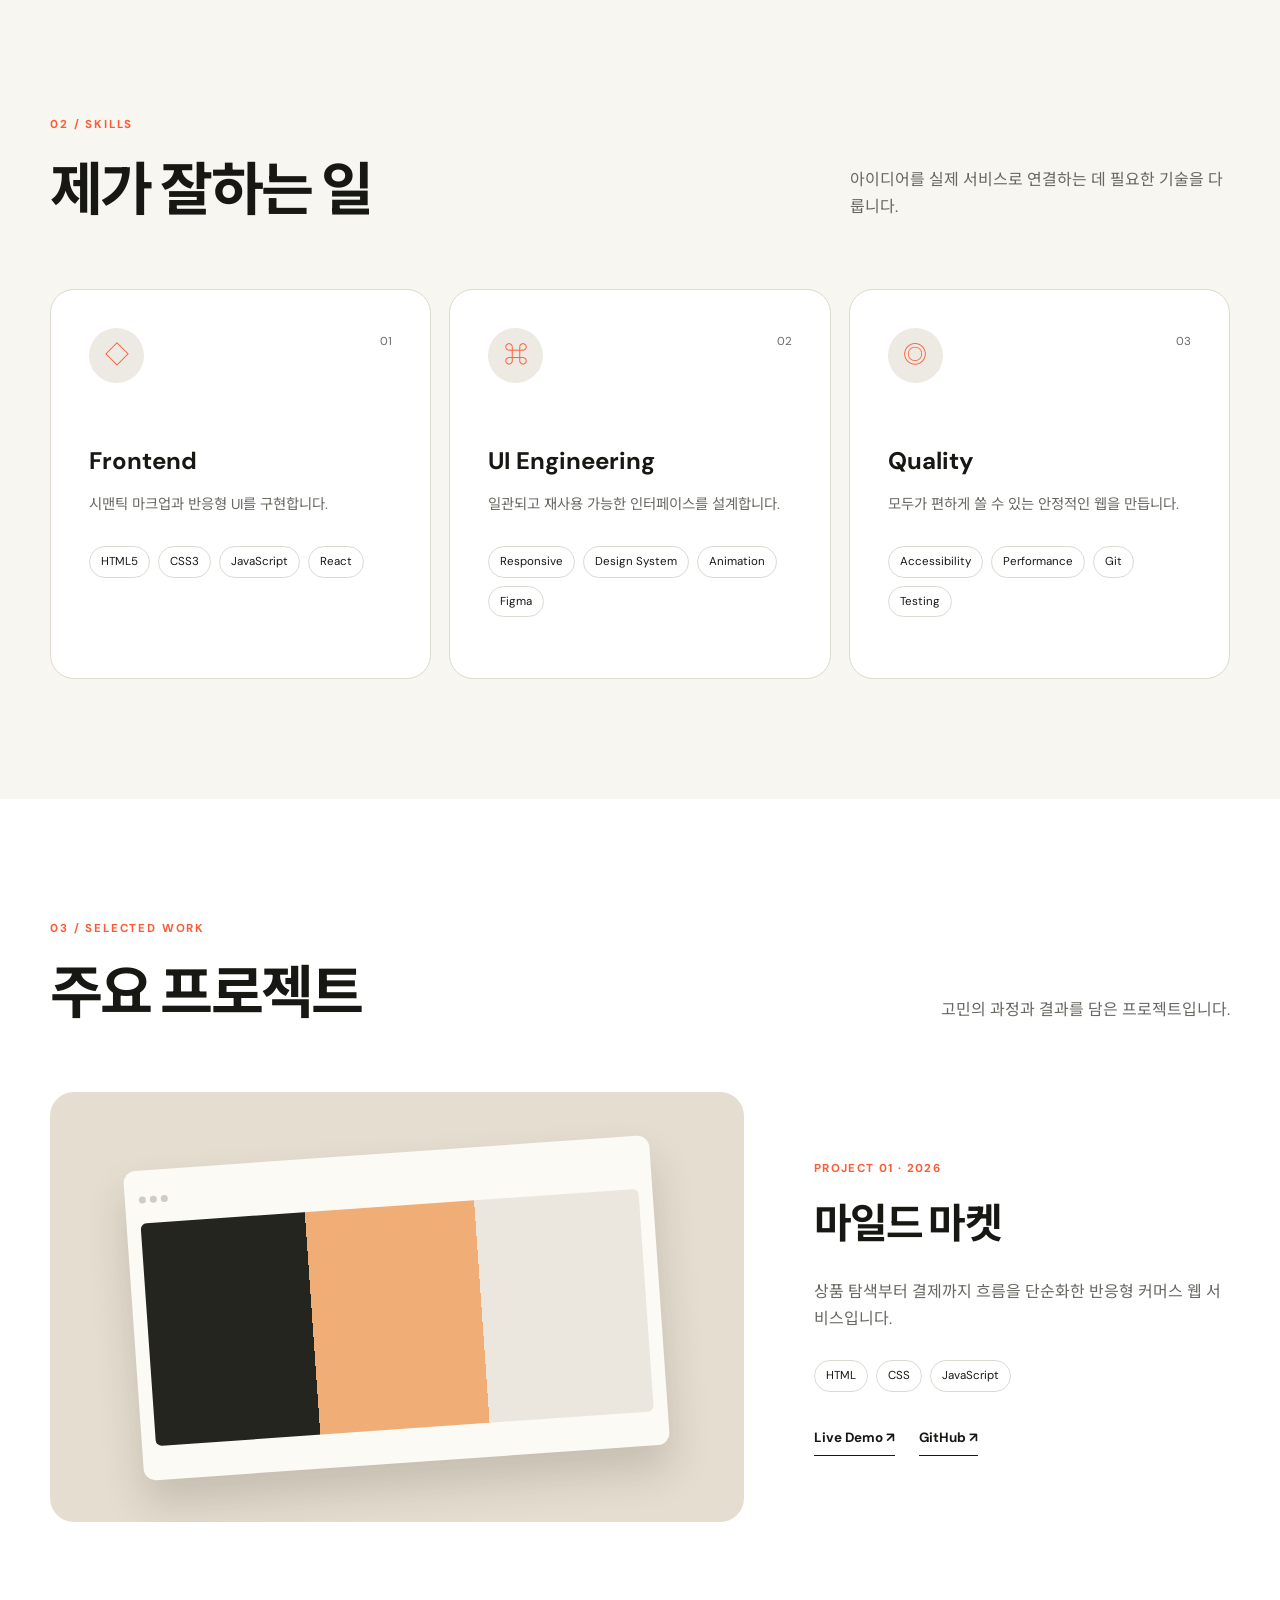
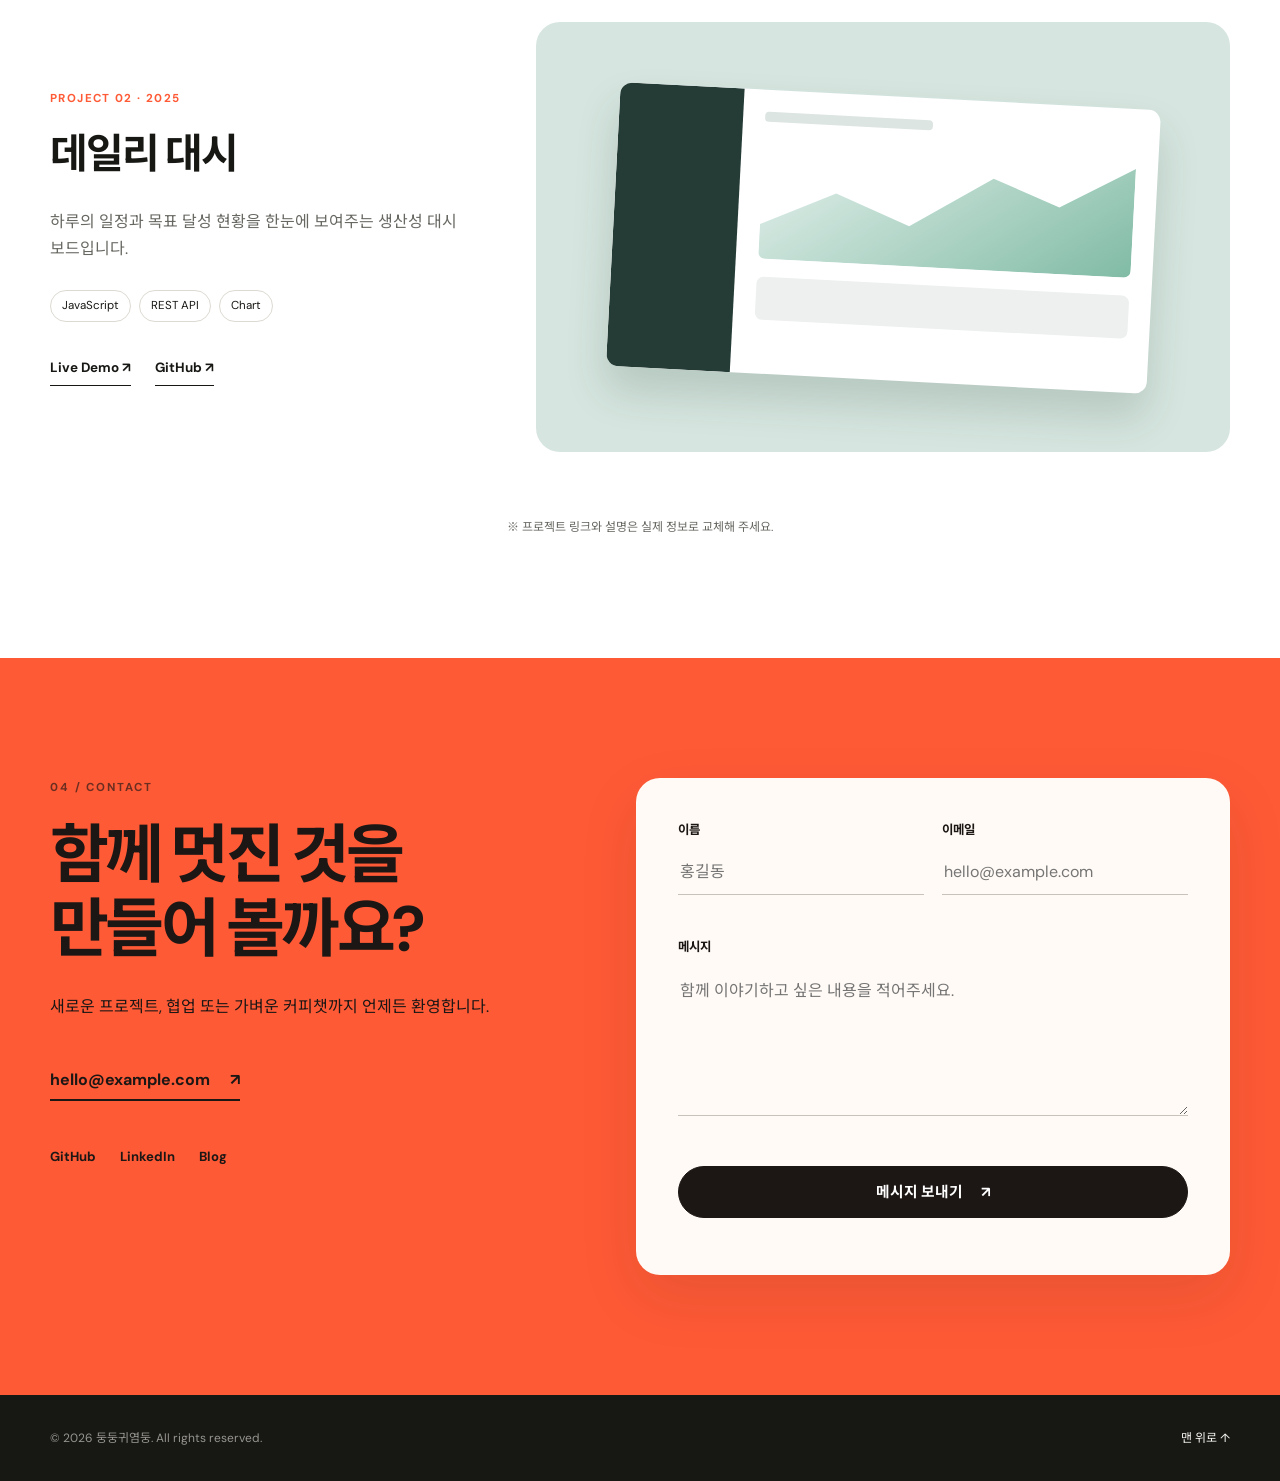
==== commit 67fae868: "Update profile name" ====
--- a/index.html
+++ b/index.html
@@ -5,9 +5,9 @@
     <meta name="viewport" content="width=device-width, initial-scale=1.0" />
     <meta
       name="description"
-      content="사용자의 문제를 이해하고 명확한 웹 경험으로 만드는 프론트엔드 개발자 반짝반짝빛나는의 포트폴리오입니다."
+      content="사용자의 문제를 이해하고 명확한 웹 경험으로 만드는 프론트엔드 개발자 둥둥귀염둥의 포트폴리오입니다."
     />
-    <title>반짝반짝빛나는 | Frontend Developer</title>
+    <title>둥둥귀염둥 | Frontend Developer</title>
     <link rel="preconnect" href="https://fonts.googleapis.com" />
     <link rel="preconnect" href="https://fonts.gstatic.com" crossorigin />
     <link
@@ -22,9 +22,9 @@
 
     <header class="site-header" id="top">
       <div class="container header-inner">
-        <a class="brand" href="#home" aria-label="반짝반짝빛나는 프로필 홈">
-          <span class="brand-mark" aria-hidden="true">빛</span>
-          <span>반짝반짝빛나는</span>
+        <a class="brand" href="#home" aria-label="둥둥귀염둥 프로필 홈">
+          <span class="brand-mark" aria-hidden="true">둥</span>
+          <span>둥둥귀염둥</span>
         </a>
 
         <nav class="site-nav" id="site-nav" aria-label="주요 메뉴">
@@ -64,7 +64,7 @@
             <h1 id="hero-title">
               안녕하세요.<br />
               더 나은 경험을 만드는<br />
-              <em>개발자 반짝반짝빛나는</em>입니다.
+              <em>개발자 둥둥귀염둥</em>입니다.
             </h1>
             <p class="hero-description">
               사용자의 문제를 이해하고, 단순하고 명확한 웹 경험으로 해결합니다.
@@ -210,7 +210,7 @@
 
     <footer class="site-footer">
       <div class="container footer-inner">
-        <p>© <span id="current-year">2026</span> 반짝반짝빛나는. All rights reserved.</p>
+        <p>© <span id="current-year">2026</span> 둥둥귀염둥. All rights reserved.</p>
         <a href="#top">맨 위로 <span aria-hidden="true">↑</span></a>
       </div>
     </footer>
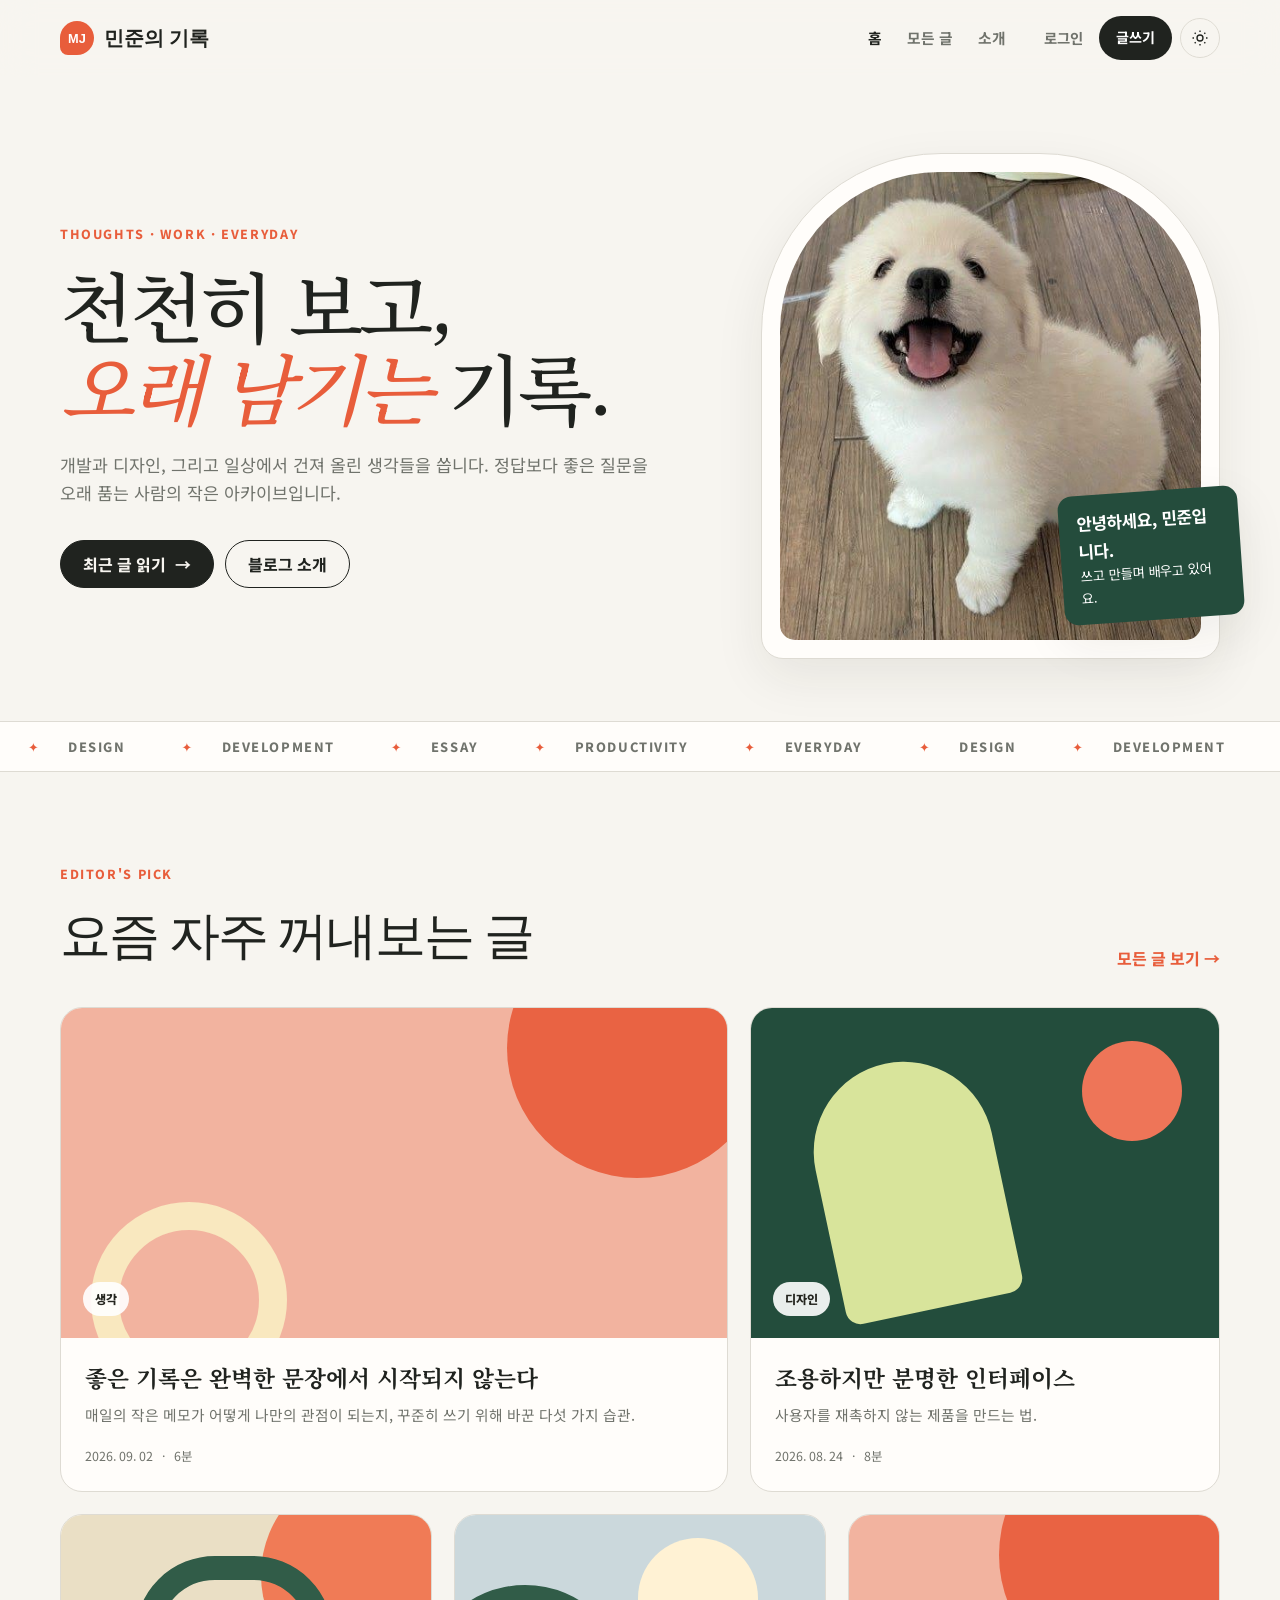
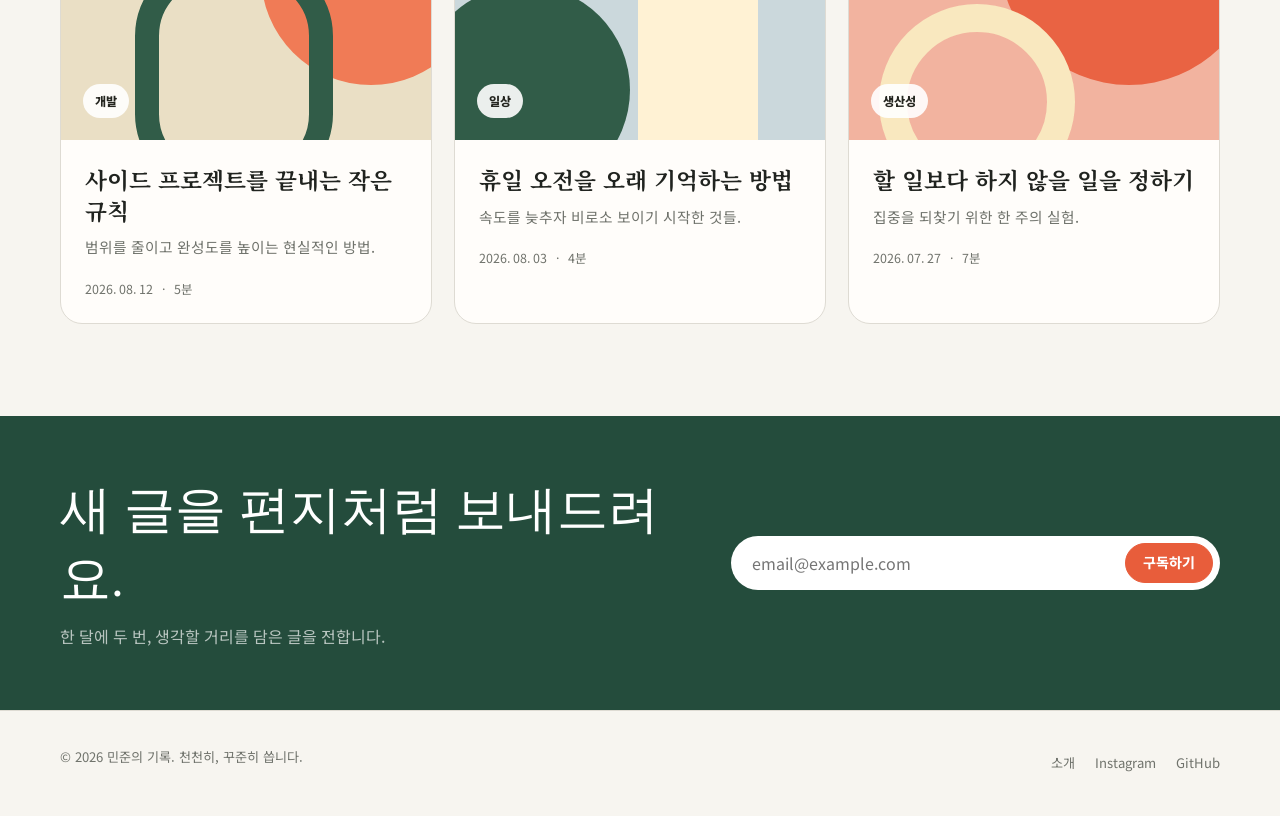
==== commit 773b4a90: "Redesign profile site as personal blog" ====
--- a/index.html
+++ b/index.html
@@ -1,218 +1,7 @@
-<!doctype html>
-<html lang="ko">
-  <head>
-    <meta charset="UTF-8" />
-    <meta name="viewport" content="width=device-width, initial-scale=1.0" />
-    <meta
-      name="description"
-      content="사용자의 문제를 이해하고 명확한 웹 경험으로 만드는 프론트엔드 개발자 둥둥귀염둥의 포트폴리오입니다."
-    />
-    <title>둥둥귀염둥 | Frontend Developer</title>
-    <link rel="preconnect" href="https://fonts.googleapis.com" />
-    <link rel="preconnect" href="https://fonts.gstatic.com" crossorigin />
-    <link
-      href="https://fonts.googleapis.com/css2?family=DM+Sans:wght@400;500;600;700&amp;family=Noto+Sans+KR:wght@400;500;600;700&amp;display=swap"
-      rel="stylesheet"
-    />
-    <link rel="stylesheet" href="css/style.css" />
-    <script src="js/main.js" defer></script>
-  </head>
-  <body>
-    <a class="skip-link" href="#main-content">본문으로 바로가기</a>
-
-    <header class="site-header" id="top">
-      <div class="container header-inner">
-        <a class="brand" href="#home" aria-label="둥둥귀염둥 프로필 홈">
-          <span class="brand-mark" aria-hidden="true">둥</span>
-          <span>둥둥귀염둥</span>
-        </a>
-
-        <nav class="site-nav" id="site-nav" aria-label="주요 메뉴">
-          <a href="about.html">소개</a>
-          <a href="skills.html">기술</a>
-          <a href="projects.html">프로젝트</a>
-        </nav>
-
-        <div class="header-actions">
-          <button class="icon-button theme-toggle" type="button" aria-label="다크 모드로 변경">
-            <svg class="sun-icon" aria-hidden="true" viewBox="0 0 24 24">
-              <circle cx="12" cy="12" r="4"></circle>
-              <path d="M12 2v2M12 20v2M4.93 4.93l1.42 1.42M17.66 17.66l1.41 1.41M2 12h2M20 12h2M4.93 19.07l1.42-1.42M17.66 6.34l1.41-1.41"></path>
-            </svg>
-            <svg class="moon-icon" aria-hidden="true" viewBox="0 0 24 24">
-              <path d="M21 12.79A9 9 0 1 1 11.21 3 7 7 0 0 0 21 12.79Z"></path>
-            </svg>
-          </button>
-          <button
-            class="icon-button menu-toggle"
-            type="button"
-            aria-label="메뉴 열기"
-            aria-controls="site-nav"
-            aria-expanded="false"
-          >
-            <span></span><span></span><span></span>
-          </button>
-        </div>
-      </div>
-    </header>
-
-    <main id="main-content">
-      <section class="hero section" id="home" aria-labelledby="hero-title">
-        <div class="container hero-grid">
-          <div class="hero-copy reveal">
-            <p class="eyebrow"><span></span> 함께 성장할 기회를 찾고 있어요</p>
-            <h1 id="hero-title">
-              안녕하세요.<br />
-              더 나은 경험을 만드는<br />
-              <em>개발자 둥둥귀염둥</em>입니다.
-            </h1>
-            <p class="hero-description">
-              사용자의 문제를 이해하고, 단순하고 명확한 웹 경험으로 해결합니다.
-              견고한 코드와 세심한 인터랙션을 좋아합니다.
-            </p>
-            <div class="button-group">
-              <a class="button button-primary" href="#projects">프로젝트 보기 <span aria-hidden="true">↗</span></a>
-              <a class="button button-secondary" href="#contact">연락하기</a>
-            </div>
-          </div>
-
-          <div class="profile-visual reveal">
-            <div class="profile-orbit orbit-one"></div>
-            <div class="profile-orbit orbit-two"></div>
-            <div class="profile-card">
-              <img src="assets/images/profile.jpg" alt="밝게 웃고 있는 흰색 강아지 프로필 사진" />
-              <span class="profile-label">FRONTEND<br />DEVELOPER</span>
-            </div>
-            <span class="floating-badge badge-code" aria-hidden="true">&lt;/&gt;</span>
-            <span class="floating-badge badge-star" aria-hidden="true">✦</span>
-            <span class="diamond-sparkle sparkle-one" aria-hidden="true"></span>
-            <span class="diamond-sparkle sparkle-two" aria-hidden="true"></span>
-            <span class="diamond-sparkle sparkle-three" aria-hidden="true"></span>
-            <span class="diamond-sparkle sparkle-four" aria-hidden="true"></span>
-          </div>
-        </div>
-        <div class="container hero-meta" aria-label="기본 정보">
-          <p><span>위치</span>Seoul, Korea</p>
-          <p><span>경력</span>3+ Years</p>
-          <p><span>관심 분야</span>Web · UI/UX · Accessibility</p>
-        </div>
-      </section>
-
-      <section class="section about-section" id="about" aria-labelledby="about-title">
-        <div class="container split-layout">
-          <div class="section-heading reveal">
-            <p class="section-number">01 / ABOUT</p>
-            <h2 id="about-title">문제를 발견하고,<br />경험으로 답합니다.</h2>
-          </div>
-          <div class="about-content reveal">
-            <p class="lead">
-              저는 화면을 만드는 일을 넘어, 사람들이 서비스를 더 쉽고 즐겁게
-              사용할 수 있는 방법을 고민합니다.
-            </p>
-            <p>
-              아이디어를 빠르게 시각화하고, 동료와 적극적으로 소통하며 완성도를
-              높이는 과정을 좋아합니다. 새로운 기술을 목적에 맞게 선택하고,
-              유지보수하기 좋은 코드를 작성하기 위해 꾸준히 학습합니다.
-            </p>
-            <div class="values-grid">
-              <article><span>01</span><h3>사용자 중심</h3><p>사용자의 맥락에서 문제를 바라봅니다.</p></article>
-              <article><span>02</span><h3>명확한 소통</h3><p>근거를 공유하고 함께 답을 찾습니다.</p></article>
-              <article><span>03</span><h3>꾸준한 개선</h3><p>작은 피드백도 제품의 성장으로 연결합니다.</p></article>
-            </div>
-          </div>
-        </div>
-      </section>
-
-      <section class="section skills-section" id="skills" aria-labelledby="skills-title">
-        <div class="container">
-          <div class="section-heading horizontal reveal">
-            <div><p class="section-number">02 / SKILLS</p><h2 id="skills-title">제가 잘하는 일</h2></div>
-            <p>아이디어를 실제 서비스로 연결하는 데 필요한 기술을 다룹니다.</p>
-          </div>
-          <div class="skills-grid">
-            <article class="skill-card reveal">
-              <span class="skill-icon" aria-hidden="true">◇</span>
-              <p class="skill-index">01</p><h3>Frontend</h3>
-              <p>시맨틱 마크업과 반응형 UI를 구현합니다.</p>
-              <ul><li>HTML5</li><li>CSS3</li><li>JavaScript</li><li>React</li></ul>
-            </article>
-            <article class="skill-card reveal">
-              <span class="skill-icon" aria-hidden="true">⌘</span>
-              <p class="skill-index">02</p><h3>UI Engineering</h3>
-              <p>일관되고 재사용 가능한 인터페이스를 설계합니다.</p>
-              <ul><li>Responsive</li><li>Design System</li><li>Animation</li><li>Figma</li></ul>
-            </article>
-            <article class="skill-card reveal">
-              <span class="skill-icon" aria-hidden="true">◎</span>
-              <p class="skill-index">03</p><h3>Quality</h3>
-              <p>모두가 편하게 쓸 수 있는 안정적인 웹을 만듭니다.</p>
-              <ul><li>Accessibility</li><li>Performance</li><li>Git</li><li>Testing</li></ul>
-            </article>
-          </div>
-        </div>
-      </section>
-
-      <section class="section projects-section" id="projects" aria-labelledby="projects-title">
-        <div class="container">
-          <div class="section-heading horizontal reveal">
-            <div><p class="section-number">03 / SELECTED WORK</p><h2 id="projects-title">주요 프로젝트</h2></div>
-            <p>고민의 과정과 결과를 담은 프로젝트입니다.</p>
-          </div>
-          <div class="project-list">
-            <article class="project-card reveal">
-              <div class="project-art art-commerce" aria-hidden="true">
-                <div class="mock-window"><span></span><span></span><span></span><div class="mock-product"></div></div>
-              </div>
-              <div class="project-info">
-                <p class="project-number">PROJECT 01 · 2026</p><h3>마일드 마켓</h3>
-                <p>상품 탐색부터 결제까지 흐름을 단순화한 반응형 커머스 웹 서비스입니다.</p>
-                <ul class="tags"><li>HTML</li><li>CSS</li><li>JavaScript</li></ul>
-                <div class="project-links"><a href="#" aria-label="마일드 마켓 데모 보기">Live Demo ↗</a><a href="#" aria-label="마일드 마켓 소스 코드 보기">GitHub ↗</a></div>
-              </div>
-            </article>
-            <article class="project-card reverse reveal">
-              <div class="project-art art-dashboard" aria-hidden="true">
-                <div class="dashboard-window"><div class="dash-side"></div><div class="dash-main"><span></span><div class="dash-chart"></div><div class="dash-row"></div></div></div>
-              </div>
-              <div class="project-info">
-                <p class="project-number">PROJECT 02 · 2025</p><h3>데일리 대시</h3>
-                <p>하루의 일정과 목표 달성 현황을 한눈에 보여주는 생산성 대시보드입니다.</p>
-                <ul class="tags"><li>JavaScript</li><li>REST API</li><li>Chart</li></ul>
-                <div class="project-links"><a href="#" aria-label="데일리 대시 데모 보기">Live Demo ↗</a><a href="#" aria-label="데일리 대시 소스 코드 보기">GitHub ↗</a></div>
-              </div>
-            </article>
-          </div>
-          <p class="project-note">※ 프로젝트 링크와 설명은 실제 정보로 교체해 주세요.</p>
-        </div>
-      </section>
-
-      <section class="section contact-section" id="contact" aria-labelledby="contact-title">
-        <div class="container contact-grid">
-          <div class="contact-copy reveal">
-            <p class="section-number">04 / CONTACT</p>
-            <h2 id="contact-title">함께 멋진 것을<br />만들어 볼까요?</h2>
-            <p>새로운 프로젝트, 협업 또는 가벼운 커피챗까지 언제든 환영합니다.</p>
-            <a class="email-link" href="mailto:hello@example.com">hello@example.com <span aria-hidden="true">↗</span></a>
-            <div class="social-links"><a href="#">GitHub</a><a href="#">LinkedIn</a><a href="#">Blog</a></div>
-          </div>
-          <form class="contact-form reveal" id="contact-form" novalidate>
-            <div class="field-row">
-              <div class="form-field"><label for="name">이름</label><input id="name" name="name" type="text" placeholder="홍길동" autocomplete="name" required /><small class="error-message"></small></div>
-              <div class="form-field"><label for="email">이메일</label><input id="email" name="email" type="email" placeholder="hello@example.com" autocomplete="email" required /><small class="error-message"></small></div>
-            </div>
-            <div class="form-field"><label for="message">메시지</label><textarea id="message" name="message" rows="5" placeholder="함께 이야기하고 싶은 내용을 적어주세요." required></textarea><small class="error-message"></small></div>
-            <button class="button button-primary submit-button" type="submit">메시지 보내기 <span aria-hidden="true">↗</span></button>
-            <p class="form-status" role="status" aria-live="polite"></p>
-          </form>
-        </div>
-      </section>
-    </main>
-
-    <footer class="site-footer">
-      <div class="container footer-inner">
-        <p>© <span id="current-year">2026</span> 둥둥귀염둥. All rights reserved.</p>
-        <a href="#top">맨 위로 <span aria-hidden="true">↑</span></a>
-      </div>
-    </footer>
-  </body>
-</html>
+<!doctype html><html lang="ko"><head><meta charset="UTF-8"><meta name="viewport" content="width=device-width,initial-scale=1"><meta name="description" content="일과 삶에서 발견한 생각을 기록하는 민준의 개인 블로그"><title>민준의 기록 — 개인 블로그</title><link rel="preconnect" href="https://fonts.googleapis.com"><link href="https://fonts.googleapis.com/css2?family=Noto+Sans+KR:wght@400;500;700;800&family=Noto+Serif+KR:wght@500;700&display=swap" rel="stylesheet"><link rel="stylesheet" href="css/style.css"><script src="js/main.js" defer></script></head><body>
+<a class="skip-link" href="#main">본문으로 바로가기</a><header class="site-header"><div class="container header-inner"><a class="brand" href="index.html"><span class="brand-mark">MJ</span><span>민준의 기록</span></a><nav class="site-nav" aria-label="주요 메뉴"><a class="active" href="index.html">홈</a><a href="posts.html">모든 글</a><a href="profile.html">소개</a></nav><div class="header-actions"><a class="header-login" href="login.html">로그인</a><a class="header-cta" href="write.html">글쓰기</a><button class="icon-button theme-toggle" aria-label="다크 모드로 변경"><svg class="sun-icon" viewBox="0 0 24 24"><circle cx="12" cy="12" r="4"/><path d="M12 2v2m0 16v2M4.9 4.9l1.4 1.4m11.4 11.4 1.4 1.4M2 12h2m16 0h2M4.9 19.1l1.4-1.4M17.7 6.3l1.4-1.4"/></svg><svg class="moon-icon" viewBox="0 0 24 24"><path d="M21 12.8A9 9 0 1111.2 3 7 7 0 0021 12.8z"/></svg></button><button class="icon-button menu-toggle" aria-label="메뉴 열기" aria-expanded="false"><span></span><span></span><span></span></button></div></div></header>
+<main id="main"><section class="home-hero"><div class="container hero-layout"><div class="hero-copy reveal"><p class="eyebrow">Thoughts · Work · Everyday</p><h1>천천히 보고,<br><em>오래 남기는</em> 기록.</h1><p>개발과 디자인, 그리고 일상에서 건져 올린 생각들을 씁니다. 정답보다 좋은 질문을 오래 품는 사람의 작은 아카이브입니다.</p><div class="hero-actions"><a class="button button-primary" href="posts.html">최근 글 읽기 <span>→</span></a><a class="button" href="profile.html">블로그 소개</a></div></div><div class="hero-feature reveal"><img src="assets/images/profile.jpg" alt="블로그 운영자 민준의 프로필"><div class="feature-note"><strong>안녕하세요, 민준입니다.</strong>쓰고 만들며 배우고 있어요.</div></div></div></section>
+<div class="ticker" aria-hidden="true"><div class="ticker-track"><span>DESIGN</span><span>DEVELOPMENT</span><span>ESSAY</span><span>PRODUCTIVITY</span><span>EVERYDAY</span><span>DESIGN</span><span>DEVELOPMENT</span><span>ESSAY</span><span>PRODUCTIVITY</span><span>EVERYDAY</span></div></div>
+<section class="section"><div class="container"><div class="section-head reveal"><div><p class="eyebrow">Editor's pick</p><h2>요즘 자주 꺼내보는 글</h2></div><a class="text-link" href="posts.html">모든 글 보기 →</a></div><div class="featured-grid"><article class="post-card featured reveal"><a href="post.html"><div class="post-thumb thumb-coral"><span class="thumb-label">생각</span></div><div class="post-card-body"><h3>좋은 기록은 완벽한 문장에서 시작되지 않는다</h3><p>매일의 작은 메모가 어떻게 나만의 관점이 되는지, 꾸준히 쓰기 위해 바꾼 다섯 가지 습관.</p><div class="post-meta"><span>2026. 09. 02</span><span>6분</span></div></div></a></article><article class="post-card tall reveal"><a href="post.html"><div class="post-thumb thumb-green"><span class="thumb-label">디자인</span></div><div class="post-card-body"><h3>조용하지만 분명한 인터페이스</h3><p>사용자를 재촉하지 않는 제품을 만드는 법.</p><div class="post-meta"><span>2026. 08. 24</span><span>8분</span></div></div></a></article><article class="post-card reveal"><a href="post.html"><div class="post-thumb thumb-cream"><span class="thumb-label">개발</span></div><div class="post-card-body"><h3>사이드 프로젝트를 끝내는 작은 규칙</h3><p>범위를 줄이고 완성도를 높이는 현실적인 방법.</p><div class="post-meta"><span>2026. 08. 12</span><span>5분</span></div></div></a></article><article class="post-card reveal"><a href="post.html"><div class="post-thumb thumb-blue"><span class="thumb-label">일상</span></div><div class="post-card-body"><h3>휴일 오전을 오래 기억하는 방법</h3><p>속도를 늦추자 비로소 보이기 시작한 것들.</p><div class="post-meta"><span>2026. 08. 03</span><span>4분</span></div></div></a></article><article class="post-card reveal"><a href="post.html"><div class="post-thumb thumb-coral"><span class="thumb-label">생산성</span></div><div class="post-card-body"><h3>할 일보다 하지 않을 일을 정하기</h3><p>집중을 되찾기 위한 한 주의 실험.</p><div class="post-meta"><span>2026. 07. 27</span><span>7분</span></div></div></a></article></div></div></section>
+<section class="newsletter"><div class="container newsletter-inner"><div><h2>새 글을 편지처럼 보내드려요.</h2><p>한 달에 두 번, 생각할 거리를 담은 글을 전합니다.</p></div><form class="newsletter-form" data-demo-form data-success="구독 신청이 완료되었습니다!"><input type="email" aria-label="이메일" placeholder="email@example.com" required><button class="button button-accent button-small">구독하기</button></form></div></section></main>
+<footer class="site-footer"><div class="container footer-inner"><p>© <span data-year></span> 민준의 기록. 천천히, 꾸준히 씁니다.</p><div class="footer-links"><a href="profile.html">소개</a><a href="#">Instagram</a><a href="#">GitHub</a></div></div></footer></body></html>
--- a/css/style.css
+++ b/css/style.css
@@ -1,263 +1 @@
-:root {
-  --primary: #ff5a36;
-  --primary-dark: #dd3d1e;
-  --ink: #171714;
-  --muted: #686863;
-  --paper: #f7f6f1;
-  --surface: #fff;
-  --line: #dcdad2;
-  --soft: #eceae2;
-  --header-bg: rgba(247, 246, 241, 0.88);
-  --shadow: 0 22px 60px rgba(26, 25, 20, 0.1);
-  --radius: 24px;
-  --container: 1180px;
-}
-
-[data-theme="dark"] {
-  --ink: #f3f1ea;
-  --muted: #aaa8a0;
-  --paper: #161613;
-  --surface: #22221e;
-  --line: #3a3933;
-  --soft: #2a2924;
-  --header-bg: rgba(22, 22, 19, 0.88);
-  --shadow: 0 22px 60px rgba(0, 0, 0, 0.3);
-}
-
-* { box-sizing: border-box; }
-html { scroll-behavior: smooth; scroll-padding-top: 88px; }
-body { margin: 0; background: var(--paper); color: var(--ink); font-family: "DM Sans", "Noto Sans KR", sans-serif; line-height: 1.7; transition: background .25s, color .25s; }
-body.nav-open { overflow: hidden; }
-a { color: inherit; text-decoration: none; }
-button, input, textarea { font: inherit; }
-button { color: inherit; }
-ul { list-style: none; margin: 0; padding: 0; }
-.container { width: min(calc(100% - 40px), var(--container)); margin-inline: auto; }
-.section { padding: 120px 0; }
-.skip-link { position: fixed; top: -100px; left: 16px; z-index: 1000; background: var(--ink); color: var(--paper); padding: 10px 16px; }
-.skip-link:focus { top: 12px; }
-:focus-visible { outline: 3px solid var(--primary); outline-offset: 4px; }
-
-.site-header { position: fixed; inset: 0 0 auto; z-index: 100; border-bottom: 1px solid transparent; background: var(--header-bg); backdrop-filter: blur(16px); }
-.site-header.scrolled { border-color: var(--line); }
-.header-inner { height: 76px; display: flex; align-items: center; justify-content: space-between; }
-.brand { display: flex; align-items: center; gap: 10px; font-size: .88rem; font-weight: 700; letter-spacing: .12em; }
-.brand-mark { display: grid; place-items: center; width: 30px; height: 30px; border-radius: 50%; background: var(--ink); color: var(--paper); font-size: .8rem; letter-spacing: 0; }
-.site-nav { display: flex; align-items: center; gap: 36px; }
-.site-nav a { position: relative; color: var(--muted); font-size: .9rem; font-weight: 600; }
-.site-nav a::after { content: ""; position: absolute; left: 0; bottom: -8px; width: 0; height: 2px; background: var(--primary); transition: width .2s; }
-.site-nav a:hover, .site-nav a.active { color: var(--ink); }
-.site-nav a.active::after { width: 100%; }
-.header-actions { display: flex; align-items: center; gap: 8px; }
-.icon-button { display: grid; place-items: center; width: 40px; height: 40px; padding: 0; border: 1px solid var(--line); border-radius: 50%; background: transparent; cursor: pointer; }
-.icon-button svg { width: 19px; fill: none; stroke: currentColor; stroke-width: 1.8; stroke-linecap: round; stroke-linejoin: round; }
-.moon-icon, [data-theme="dark"] .sun-icon { display: none; }
-[data-theme="dark"] .moon-icon { display: block; }
-.menu-toggle { display: none; gap: 4px; }
-.menu-toggle span { display: block; width: 17px; height: 1.5px; background: currentColor; transition: .2s; }
-
-.hero { min-height: 100vh; padding-top: 170px; padding-bottom: 60px; display: flex; flex-direction: column; justify-content: center; overflow: hidden; }
-.hero-grid { display: grid; grid-template-columns: 1.25fr .75fr; align-items: center; gap: 80px; }
-.eyebrow { display: flex; align-items: center; gap: 10px; margin: 0 0 24px; color: var(--muted); font-size: .85rem; font-weight: 600; }
-.eyebrow span { width: 8px; height: 8px; border-radius: 50%; background: #3ecf8e; box-shadow: 0 0 0 5px rgba(62,207,142,.15); }
-h1, h2, h3, p { margin-top: 0; }
-h1 { margin-bottom: 28px; font-size: clamp(2.6rem, 5.2vw, 5.2rem); line-height: 1.16; letter-spacing: -.055em; }
-h1 em { color: var(--primary); font-style: normal; }
-.hero-description { max-width: 600px; margin-bottom: 36px; color: var(--muted); font-size: 1.08rem; }
-.button-group { display: flex; gap: 12px; flex-wrap: wrap; }
-.button { min-height: 52px; display: inline-flex; align-items: center; justify-content: center; gap: 18px; padding: 0 24px; border: 1px solid var(--ink); border-radius: 100px; font-size: .92rem; font-weight: 700; cursor: pointer; transition: transform .2s, background .2s, color .2s; }
-.button:hover { transform: translateY(-3px); }
-.button-primary { border-color: var(--ink); background: var(--ink); color: var(--paper); }
-.button-secondary { background: transparent; }
-
-.profile-visual { position: relative; display: grid; place-items: center; min-height: 440px; isolation: isolate; }
-.profile-visual::before { content: ""; position: absolute; z-index: -1; width: 330px; height: 330px; border-radius: 50%; background: radial-gradient(circle, rgba(255, 216, 92, .48) 0, rgba(255, 90, 54, .18) 42%, transparent 70%); filter: blur(16px); animation: aura-pulse 3.2s ease-in-out infinite; }
-.profile-card { position: relative; z-index: 2; width: min(310px, 80vw); aspect-ratio: .82; overflow: hidden; border: 3px solid rgba(255, 244, 183, .88); border-radius: 160px 160px 28px 28px; background: linear-gradient(145deg, #ff7658, var(--primary-dark)); box-shadow: 0 0 18px rgba(255, 226, 118, .7), 0 0 48px rgba(255, 90, 54, .34), var(--shadow); animation: portrait-glow 3.2s ease-in-out infinite; }
-.profile-card::after { content: ""; position: absolute; inset: 0; background: linear-gradient(180deg, transparent 58%, rgba(17, 14, 11, .62)); pointer-events: none; }
-.profile-card img { width: 100%; height: 100%; display: block; object-fit: cover; object-position: center; }
-.profile-label { position: absolute; z-index: 1; left: 28px; bottom: 25px; color: #fff; font-size: .72rem; font-weight: 700; line-height: 1.25; letter-spacing: .18em; }
-.profile-orbit { position: absolute; border: 1px solid var(--line); border-radius: 50%; }
-.orbit-one { width: 430px; height: 430px; }
-.orbit-two { width: 520px; height: 230px; transform: rotate(-28deg); }
-.floating-badge { position: absolute; z-index: 3; display: grid; place-items: center; width: 58px; height: 58px; border-radius: 18px; background: var(--surface); box-shadow: var(--shadow); color: var(--primary); font-weight: 700; }
-.badge-code { top: 18%; left: 1%; transform: rotate(-8deg); }
-.badge-star { right: 0; bottom: 20%; transform: rotate(8deg); font-size: 1.5rem; animation: star-twinkle 1.8s ease-in-out infinite; }
-.diamond-sparkle { position: absolute; z-index: 4; width: 18px; height: 18px; background: #fff7ba; transform: rotate(45deg); box-shadow: 0 0 8px #fff, 0 0 18px #ffd75d, 0 0 30px rgba(255, 90, 54, .7); animation: diamond-twinkle 2s ease-in-out infinite; }
-.diamond-sparkle::before, .diamond-sparkle::after { content: ""; position: absolute; inset: 50% auto auto 50%; background: rgba(255,255,255,.9); transform: translate(-50%, -50%) rotate(-45deg); }
-.diamond-sparkle::before { width: 2px; height: 42px; }
-.diamond-sparkle::after { width: 42px; height: 2px; }
-.sparkle-one { top: 10%; right: 13%; }
-.sparkle-two { top: 35%; left: 4%; width: 11px; height: 11px; animation-delay: -.65s; }
-.sparkle-three { right: 7%; bottom: 9%; width: 13px; height: 13px; animation-delay: -1.2s; }
-.sparkle-four { left: 19%; bottom: 5%; width: 8px; height: 8px; animation-delay: -.35s; }
-@keyframes aura-pulse { 50% { opacity: .65; transform: scale(1.12); } }
-@keyframes portrait-glow { 50% { box-shadow: 0 0 28px rgba(255, 244, 183, .95), 0 0 70px rgba(255, 90, 54, .5), var(--shadow); } }
-@keyframes diamond-twinkle { 0%, 100% { opacity: .35; transform: rotate(45deg) scale(.55); } 50% { opacity: 1; transform: rotate(45deg) scale(1); } }
-@keyframes star-twinkle { 0%, 100% { transform: rotate(8deg) scale(.9); box-shadow: var(--shadow); } 50% { transform: rotate(8deg) scale(1.08); box-shadow: 0 0 24px rgba(255, 215, 93, .8), var(--shadow); } }
-.hero-meta { display: flex; gap: 72px; margin-top: 80px; padding-top: 25px; border-top: 1px solid var(--line); }
-.hero-meta p { margin-bottom: 0; font-size: .88rem; font-weight: 600; }
-.hero-meta span { display: block; margin-bottom: 2px; color: var(--muted); font-size: .7rem; font-weight: 600; letter-spacing: .1em; text-transform: uppercase; }
-
-.about-section { background: var(--ink); color: var(--paper); }
-.split-layout { display: grid; grid-template-columns: .8fr 1.2fr; gap: 100px; }
-.section-number { margin-bottom: 22px; color: var(--primary); font-size: .72rem; font-weight: 700; letter-spacing: .16em; }
-.section-heading h2 { margin-bottom: 0; font-size: clamp(2.2rem, 4.5vw, 4.2rem); line-height: 1.18; letter-spacing: -.045em; }
-.about-content { padding-top: 44px; }
-.about-content > p { color: #aaa9a3; }
-.about-content .lead { color: var(--paper); font-size: clamp(1.25rem, 2.2vw, 1.75rem); line-height: 1.55; }
-.values-grid { display: grid; grid-template-columns: repeat(3, 1fr); gap: 22px; margin-top: 55px; padding-top: 35px; border-top: 1px solid #3a3935; }
-.values-grid span { color: var(--primary); font-size: .72rem; }
-.values-grid h3 { margin: 16px 0 8px; font-size: 1rem; }
-.values-grid p { margin-bottom: 0; color: #8d8c87; font-size: .84rem; }
-
-.section-heading.horizontal { display: flex; justify-content: space-between; align-items: end; gap: 40px; margin-bottom: 64px; }
-.section-heading.horizontal > p { max-width: 380px; margin-bottom: 5px; color: var(--muted); }
-.skills-grid { display: grid; grid-template-columns: repeat(3, 1fr); gap: 18px; }
-.skill-card { position: relative; min-height: 390px; padding: 38px; border: 1px solid var(--line); border-radius: var(--radius); background: var(--surface); transition: transform .25s, box-shadow .25s; }
-.skill-card:hover { transform: translateY(-8px); box-shadow: var(--shadow); }
-.skill-icon { display: grid; place-items: center; width: 55px; height: 55px; margin-bottom: 58px; border-radius: 50%; background: var(--soft); color: var(--primary); font-size: 1.5rem; }
-.skill-index { position: absolute; top: 42px; right: 38px; color: var(--muted); font-size: .72rem; }
-.skill-card h3 { margin-bottom: 10px; font-size: 1.5rem; }
-.skill-card > p:not(.skill-index) { color: var(--muted); font-size: .9rem; }
-.skill-card ul { display: flex; flex-wrap: wrap; gap: 8px; margin-top: 30px; }
-.skill-card li, .tags li { padding: 5px 11px; border: 1px solid var(--line); border-radius: 100px; font-size: .72rem; }
-
-.projects-section { background: var(--surface); }
-.project-list { display: grid; gap: 100px; }
-.project-card { display: grid; grid-template-columns: 1.25fr .75fr; align-items: center; gap: 70px; }
-.project-card.reverse { grid-template-columns: .75fr 1.25fr; }
-.project-card.reverse .project-art { order: 2; }
-.project-art { min-height: 430px; display: grid; place-items: center; overflow: hidden; border-radius: var(--radius); }
-.art-commerce { background: #e4ddd0; }
-.art-dashboard { background: #d6e5df; }
-.mock-window { width: 76%; height: 72%; padding: 14px; border-radius: 12px; background: #fbfaf5; box-shadow: 0 24px 40px rgba(60,49,34,.18); transform: rotate(-4deg); }
-.mock-window > span { display: inline-block; width: 7px; height: 7px; margin-right: 4px; border-radius: 50%; background: #d1ccc2; }
-.mock-product { height: 79%; margin-top: 12px; border-radius: 6px; background: linear-gradient(90deg, #25251f 0 33%, #f0ad75 33% 67%, #ebe7df 67%); }
-.dashboard-window { width: 78%; height: 66%; display: grid; grid-template-columns: 23% 77%; overflow: hidden; border-radius: 12px; background: #fff; box-shadow: 0 24px 40px rgba(37,72,58,.18); transform: rotate(3deg); }
-.dash-side { background: #253c36; }
-.dash-main { padding: 22px; }
-.dash-main span { display: block; width: 45%; height: 10px; border-radius: 4px; background: #dce5e1; }
-.dash-chart { height: 48%; margin-top: 22px; border-radius: 7px; background: linear-gradient(145deg, #e8f2ee, #80bba5); clip-path: polygon(0 70%,20% 40%,40% 65%,62% 20%,80% 42%,100% 5%,100% 100%,0 100%); }
-.dash-row { height: 18%; margin-top: 18px; border-radius: 7px; background: #edf0ef; }
-.project-number { color: var(--primary); font-size: .72rem; font-weight: 700; letter-spacing: .12em; }
-.project-info h3 { margin-bottom: 18px; font-size: clamp(2rem, 3.2vw, 3.2rem); letter-spacing: -.045em; }
-.project-info > p:not(.project-number) { color: var(--muted); }
-.tags { display: flex; flex-wrap: wrap; gap: 8px; margin: 28px 0 35px; }
-.project-links { display: flex; gap: 24px; font-size: .84rem; font-weight: 700; }
-.project-links a { padding-bottom: 5px; border-bottom: 1px solid var(--ink); }
-.project-note { margin: 65px 0 0; color: var(--muted); font-size: .75rem; text-align: center; }
-
-.contact-section { background: var(--primary); color: #1c1715; }
-.contact-grid { display: grid; grid-template-columns: .9fr 1.1fr; gap: 100px; }
-.contact-section .section-number { color: #1c1715; opacity: .65; }
-.contact-copy h2 { margin-bottom: 26px; font-size: clamp(2.5rem, 5vw, 4.8rem); line-height: 1.15; letter-spacing: -.055em; }
-.contact-copy > p:not(.section-number) { max-width: 460px; }
-.email-link { display: inline-flex; gap: 20px; margin-top: 30px; padding-bottom: 6px; border-bottom: 2px solid #1c1715; font-weight: 700; }
-.social-links { display: flex; gap: 24px; margin-top: 45px; font-size: .82rem; font-weight: 700; }
-.contact-form { padding: 42px; border-radius: var(--radius); background: #fffaf5; box-shadow: var(--shadow); }
-.field-row { display: grid; grid-template-columns: 1fr 1fr; gap: 18px; }
-.form-field { margin-bottom: 24px; }
-.form-field label { display: block; margin-bottom: 7px; font-size: .78rem; font-weight: 700; }
-.form-field input, .form-field textarea { width: 100%; border: 0; border-bottom: 1px solid #c8c2ba; border-radius: 0; background: transparent; color: #1c1715; outline: 0; }
-.form-field input { height: 47px; }
-.form-field textarea { padding-top: 12px; resize: vertical; }
-.form-field input:focus, .form-field textarea:focus { border-color: var(--primary); box-shadow: 0 1px var(--primary); }
-.form-field.invalid input, .form-field.invalid textarea { border-color: #c32222; }
-.error-message { display: block; min-height: 18px; padding-top: 3px; color: #b21e1e; font-size: .68rem; }
-.submit-button { width: 100%; border-color: #1c1715; background: #1c1715; color: #fff; }
-.form-status { margin: 15px 0 0; font-size: .8rem; text-align: center; }
-
-.site-footer { background: var(--ink); color: var(--paper); }
-.footer-inner { min-height: 86px; display: flex; align-items: center; justify-content: space-between; gap: 20px; }
-.footer-inner p, .footer-inner a { margin: 0; color: #96958f; font-size: .75rem; }
-.footer-inner a { color: var(--paper); }
-
-.reveal { opacity: 0; transform: translateY(28px); transition: opacity .65s ease, transform .65s ease; }
-.reveal.visible { opacity: 1; transform: none; }
-
-.subpage-hero { padding: 190px 0 100px; border-bottom: 1px solid var(--line); }
-.subpage-hero h1 { margin-bottom: 24px; }
-.subpage-hero > .container > p:last-child { max-width: 590px; color: var(--muted); font-size: 1.05rem; }
-.subpage-content .split-layout { grid-template-columns: .75fr 1.25fr; align-items: center; }
-.profile-photo-small { position: relative; width: min(380px, 100%); aspect-ratio: 1; }
-.profile-photo-small::before { content: ""; position: absolute; inset: 8%; border-radius: 50%; background: rgba(255, 90, 54, .25); filter: blur(30px); }
-.profile-photo-small img { position: relative; width: 100%; height: 100%; object-fit: cover; border: 3px solid rgba(255, 244, 183, .88); border-radius: 50%; box-shadow: 0 0 35px rgba(255, 214, 87, .5), var(--shadow); }
-.about-detail .lead { font-size: clamp(1.35rem, 2.4vw, 2rem); line-height: 1.5; color: var(--ink); }
-.about-detail > p:not(.lead) { color: var(--muted); }
-.profile-facts { display: grid; grid-template-columns: repeat(3, 1fr); gap: 18px; margin: 38px 0 0; padding-top: 28px; border-top: 1px solid var(--line); }
-.profile-facts dt { color: var(--muted); font-size: .72rem; }
-.profile-facts dd { margin: 5px 0 0; font-size: .86rem; font-weight: 700; }
-.philosophy-section, .workflow-section { background: var(--surface); }
-.light-values { border-color: var(--line); }
-.light-values h3 { color: var(--ink); }
-.light-values p { color: var(--muted); }
-.detailed-skills .skill-card { min-height: 430px; }
-.detailed-skills .skill-card h2 { margin-bottom: 12px; font-size: 1.5rem; }
-.workflow-list { display: grid; grid-template-columns: repeat(4, 1fr); padding: 0; list-style: none; border-top: 1px solid var(--line); }
-.workflow-list li { padding: 32px 28px; border-right: 1px solid var(--line); }
-.workflow-list li:last-child { border-right: 0; }
-.workflow-list span { color: var(--primary); font-size: .72rem; font-weight: 700; }
-.workflow-list h3 { margin: 50px 0 8px; }
-.workflow-list p { margin-bottom: 0; color: var(--muted); font-size: .85rem; }
-.projects-section .project-info h2 { margin-bottom: 18px; font-size: clamp(2rem, 3.2vw, 3.2rem); letter-spacing: -.045em; }
-
-@media (max-width: 900px) {
-  .section { padding: 90px 0; }
-  .menu-toggle { display: grid; }
-  .site-nav { position: fixed; inset: 76px 0 auto; height: calc(100vh - 76px); display: flex; flex-direction: column; align-items: flex-start; gap: 4px; padding: 42px 20px; background: var(--paper); transform: translateX(100%); transition: transform .25s; }
-  .site-nav.open { transform: none; }
-  .site-nav a { width: 100%; padding: 14px 0; border-bottom: 1px solid var(--line); font-size: 1.4rem; }
-  .site-nav a::after { display: none; }
-  .menu-toggle[aria-expanded="true"] span:nth-child(1) { transform: translateY(5.5px) rotate(45deg); }
-  .menu-toggle[aria-expanded="true"] span:nth-child(2) { opacity: 0; }
-  .menu-toggle[aria-expanded="true"] span:nth-child(3) { transform: translateY(-5.5px) rotate(-45deg); }
-  .hero-grid, .split-layout, .contact-grid { grid-template-columns: 1fr; gap: 60px; }
-  .subpage-content .split-layout { grid-template-columns: 1fr; }
-  .hero { padding-top: 130px; }
-  .hero-copy { text-align: center; }
-  .eyebrow, .button-group { justify-content: center; }
-  .hero-description { margin-inline: auto; }
-  .profile-visual { min-height: 390px; }
-  .hero-meta { justify-content: center; }
-  .split-layout { gap: 30px; }
-  .about-content { padding-top: 0; }
-  .skills-grid { grid-template-columns: 1fr 1fr; }
-  .project-card, .project-card.reverse { grid-template-columns: 1fr; gap: 35px; }
-  .project-card.reverse .project-art { order: 0; }
-  .project-info { max-width: 620px; }
-  .contact-grid { gap: 55px; }
-  .workflow-list { grid-template-columns: 1fr 1fr; }
-  .workflow-list li:nth-child(2) { border-right: 0; }
-}
-
-@media (max-width: 640px) {
-  .container { width: min(calc(100% - 32px), var(--container)); }
-  .section { padding: 75px 0; }
-  .hero { padding-top: 115px; }
-  h1 { font-size: clamp(2.35rem, 11vw, 3.4rem); }
-  .hero-meta { display: grid; grid-template-columns: 1fr 1fr; gap: 22px; }
-  .profile-visual { min-height: 340px; }
-  .profile-card { width: 240px; }
-  .orbit-one { width: 310px; height: 310px; }
-  .orbit-two { width: 340px; }
-  .floating-badge { width: 48px; height: 48px; border-radius: 14px; }
-  .values-grid, .skills-grid { grid-template-columns: 1fr; }
-  .section-heading.horizontal { display: block; margin-bottom: 42px; }
-  .section-heading.horizontal > p { margin-top: 20px; }
-  .skill-card { min-height: auto; }
-  .project-art { min-height: 300px; }
-  .project-list { gap: 75px; }
-  .field-row { grid-template-columns: 1fr; gap: 0; }
-  .subpage-hero { padding: 140px 0 70px; }
-  .profile-facts { grid-template-columns: 1fr; }
-  .workflow-list { grid-template-columns: 1fr; }
-  .workflow-list li { border-right: 0; border-bottom: 1px solid var(--line); }
-  .contact-form { padding: 28px 22px; }
-  .footer-inner { flex-direction: column; justify-content: center; }
-}
-
-@media (prefers-reduced-motion: reduce) {
-  html { scroll-behavior: auto; }
-  *, *::before, *::after { scroll-behavior: auto !important; transition-duration: .01ms !important; animation-duration: .01ms !important; animation-iteration-count: 1 !important; }
-  .reveal { opacity: 1; transform: none; }
-}
+:root{--bg:#f7f5f0;--surface:#fffdfa;--soft:#ece9e1;--text:#20231f;--muted:#70736c;--line:#dedbd3;--accent:#e85d3b;--green:#244c3c;--shadow:0 18px 50px #23241f14;--radius:22px;--container:1160px}[data-theme=dark]{--bg:#171916;--surface:#20231f;--soft:#2a2d28;--text:#f5f2ea;--muted:#abb0a7;--line:#393d37;--shadow:0 18px 50px #0005}*{box-sizing:border-box}html{scroll-behavior:smooth}body{margin:0;color:var(--text);background:var(--bg);font-family:Pretendard,"Noto Sans KR",system-ui,sans-serif;line-height:1.65}body.nav-open{overflow:hidden}a{color:inherit;text-decoration:none}img{display:block;max-width:100%}button,input,textarea,select{font:inherit;color:inherit}button{cursor:pointer}h1,h2,h3,p{margin-top:0}ul{margin:0;padding:0;list-style:none}.container{width:min(calc(100% - 40px),var(--container));margin:auto}.narrow{width:min(calc(100% - 40px),760px);margin:auto}.skip-link{position:fixed;top:-80px;left:16px;z-index:1000;padding:10px;background:var(--text);color:var(--bg)}.skip-link:focus{top:12px}:focus-visible{outline:3px solid var(--accent);outline-offset:3px}.site-header{position:sticky;top:0;z-index:100;border-bottom:1px solid transparent;background:color-mix(in srgb,var(--bg) 88%,transparent);backdrop-filter:blur(16px)}.site-header.scrolled{border-color:var(--line)}.header-inner{height:76px;display:flex;align-items:center;gap:30px}.brand{display:flex;align-items:center;gap:10px;font-family:Georgia,serif;font-size:1.25rem;font-weight:700}.brand-mark{display:grid;place-items:center;width:34px;height:34px;border-radius:50% 50% 50% 8px;color:#fff;background:var(--accent);font:700 .8rem sans-serif}.site-nav{display:flex;gap:25px;margin-left:auto}.site-nav a{color:var(--muted);font-size:.92rem;font-weight:700}.site-nav a:hover,.site-nav a.active{color:var(--text)}.header-actions{display:flex;align-items:center;gap:8px}.icon-button{display:grid;place-items:center;width:40px;height:40px;padding:0;border:1px solid var(--line);border-radius:50%;background:transparent}.icon-button:hover{background:var(--soft)}.theme-toggle svg{width:18px;fill:none;stroke:currentColor;stroke-width:1.8}.moon-icon,[data-theme=dark] .sun-icon{display:none}[data-theme=dark] .moon-icon{display:block}.menu-toggle{display:none;gap:4px}.menu-toggle span{width:17px;height:1.5px;background:currentColor}.header-login{padding:8px;color:var(--muted);font-size:.9rem;font-weight:700}.header-cta{padding:10px 17px;border-radius:100px;color:#fff;background:var(--text);font-size:.88rem;font-weight:700}.button{display:inline-flex;min-height:48px;align-items:center;justify-content:center;gap:9px;padding:0 22px;border:1px solid var(--text);border-radius:100px;background:transparent;font-weight:750;transition:.2s}.button:hover{transform:translateY(-2px)}.button-primary{color:var(--bg);background:var(--text)}.button-accent{border-color:var(--accent);color:#fff;background:var(--accent)}.button-small{min-height:40px;padding-inline:17px;font-size:.88rem}.button-block{width:100%}.eyebrow{margin-bottom:18px;color:var(--accent);font-size:.78rem;font-weight:800;letter-spacing:.13em;text-transform:uppercase}.muted{color:var(--muted)}.home-hero{padding:76px 0 62px}.hero-layout{display:grid;grid-template-columns:1.15fr .85fr;align-items:center;gap:80px}.hero-copy h1{margin-bottom:24px;font-family:Georgia,"Noto Serif KR",serif;font-size:clamp(3rem,6vw,5.7rem);font-weight:500;line-height:1.07;letter-spacing:-.055em}.hero-copy h1 em{color:var(--accent);font-style:italic}.hero-copy>p:not(.eyebrow){max-width:590px;color:var(--muted);font-size:1.08rem}.hero-actions{display:flex;flex-wrap:wrap;gap:11px;margin-top:32px}.hero-feature{position:relative;padding:18px;border:1px solid var(--line);border-radius:180px 180px var(--radius) var(--radius);background:var(--surface);box-shadow:var(--shadow);transform:rotate(2deg)}.hero-feature img{width:100%;aspect-ratio:.9;object-fit:cover;border-radius:160px 160px 15px 15px;filter:saturate(.83)}.feature-note{position:absolute;right:-22px;bottom:38px;width:180px;padding:15px 18px;border-radius:14px;color:#fff;background:var(--green);box-shadow:var(--shadow);font-size:.83rem;transform:rotate(-4deg)}.feature-note strong{display:block;font-size:1.05rem}.ticker{overflow:hidden;border-block:1px solid var(--line);background:var(--surface)}.ticker-track{display:flex;width:max-content;animation:ticker 24s linear infinite}.ticker span{padding:14px 28px;color:var(--muted);font-size:.8rem;font-weight:800;letter-spacing:.12em;white-space:nowrap}.ticker span:before{content:"✦";margin-right:28px;color:var(--accent)}@keyframes ticker{to{transform:translateX(-50%)}}.section{padding:92px 0}.section-head{display:flex;align-items:end;justify-content:space-between;gap:30px;margin-bottom:36px}.section-head h2{margin:0;font:500 clamp(2rem,4vw,3.4rem) Georgia,serif;letter-spacing:-.04em}.text-link{color:var(--accent);font-weight:750}.featured-grid{display:grid;grid-template-columns:repeat(12,1fr);gap:22px}.post-card{grid-column:span 4;overflow:hidden;border:1px solid var(--line);border-radius:var(--radius);background:var(--surface);transition:.25s}.post-card:hover{transform:translateY(-6px);box-shadow:var(--shadow)}.post-card.featured{grid-column:span 7}.post-card.tall{grid-column:span 5}.post-thumb{min-height:225px;position:relative;display:flex;align-items:end;padding:22px;overflow:hidden;background:var(--soft)}.featured .post-thumb,.tall .post-thumb{min-height:330px}.post-thumb:before,.post-thumb:after{content:"";position:absolute;border-radius:50%}.thumb-coral{background:#f2b39f}.thumb-coral:before{width:260px;height:260px;top:-90px;right:-40px;background:#e96343}.thumb-coral:after{width:140px;height:140px;left:30px;bottom:-60px;border:28px solid #f9e8bf}.thumb-green{background:#234d3c}.thumb-green:before{width:180px;height:250px;left:15%;top:16%;border-radius:90px 90px 15px 15px;background:#d8e49b;transform:rotate(-12deg)}.thumb-green:after{width:100px;height:100px;right:8%;top:10%;background:#ee7558}.thumb-cream{background:#eadfc5}.thumb-cream:before{width:220px;height:220px;right:-50px;top:-50px;background:#f07b56}.thumb-cream:after{width:150px;height:190px;left:20%;top:18%;border:24px solid #315c48;border-radius:80px}.thumb-blue{background:#cbd8dc}.thumb-blue:before{width:210px;height:210px;left:-35px;bottom:-55px;background:#315c48}.thumb-blue:after{width:120px;height:210px;right:18%;top:10%;background:#fff2d4;border-radius:70px 70px 10px 10px}.thumb-label{position:relative;z-index:2;padding:7px 12px;border-radius:100px;background:#ffffffe6;color:#24251f;font-size:.76rem;font-weight:800}.post-card-body{padding:24px}.post-card h3{margin-bottom:10px;font:700 1.42rem/1.35 Georgia,"Noto Serif KR",serif}.post-card p{margin-bottom:19px;color:var(--muted);font-size:.92rem}.post-meta{display:flex;gap:9px;color:var(--muted);font-size:.78rem}.post-meta span+span:before{content:"·";margin-right:9px}.newsletter{color:#fff;background:var(--green)}.newsletter-inner{display:grid;grid-template-columns:1fr auto;align-items:center;gap:40px;padding:60px 0}.newsletter h2{margin-bottom:9px;font:500 clamp(2rem,4vw,3.2rem) Georgia,serif}.newsletter p{margin:0;color:#ffffffad}.newsletter-form{display:flex;gap:9px;padding:7px;border-radius:100px;background:#fff}.newsletter-form input{min-width:260px;padding:0 14px;border:0;outline:0;color:#222;background:transparent}.page-hero{padding:70px 0 45px}.page-hero h1{max-width:780px;margin-bottom:16px;font:500 clamp(2.8rem,6vw,5rem)/1.1 Georgia,"Noto Serif KR",serif;letter-spacing:-.05em}.page-hero p{max-width:650px;color:var(--muted);font-size:1.05rem}.filters{display:flex;flex-wrap:wrap;gap:8px;margin-bottom:34px}.filter-button{padding:9px 16px;border:1px solid var(--line);border-radius:100px;background:transparent;font-size:.85rem;font-weight:700}.filter-button.active,.filter-button:hover{border-color:var(--text);color:var(--bg);background:var(--text)}.posts-layout{display:grid;grid-template-columns:minmax(0,1fr) 270px;gap:52px}.posts-grid{display:grid;grid-template-columns:1fr 1fr;gap:22px}.posts-grid .post-card{grid-column:auto}.sidebar-section{margin-bottom:34px;padding-bottom:30px;border-bottom:1px solid var(--line)}.sidebar-section h3{font-size:.85rem;letter-spacing:.09em}.search-box{display:flex;border:1px solid var(--line);border-radius:100px;background:var(--surface)}.search-box input{width:100%;padding:11px 14px;border:0;outline:0;background:transparent}.search-box button{padding:9px 14px;border:0;background:transparent}.tag-list{display:flex;flex-wrap:wrap;gap:7px}.tag-list a{padding:6px 10px;border-radius:7px;background:var(--soft);color:var(--muted);font-size:.8rem}.pagination{display:flex;justify-content:center;gap:8px;margin-top:45px}.pagination a{display:grid;place-items:center;width:40px;height:40px;border:1px solid var(--line);border-radius:50%}.pagination .active{color:var(--bg);background:var(--text)}.article-header{padding:70px 0 42px;text-align:center}.article-header .tag{color:var(--accent);font-size:.8rem;font-weight:800;letter-spacing:.1em}.article-header h1{max-width:900px;margin:17px auto 22px;font:500 clamp(2.7rem,6vw,5.3rem)/1.12 Georgia,"Noto Serif KR",serif;letter-spacing:-.05em}.article-meta{display:flex;justify-content:center;align-items:center;gap:11px;color:var(--muted);font-size:.85rem}.avatar{width:34px;height:34px;border-radius:50%;object-fit:cover}.article-cover{min-height:480px;border-radius:30px}.article-body{padding:65px 0 90px;font:1.08rem/1.9 Georgia,"Noto Serif KR",serif}.article-body h2{margin:52px 0 16px;font:700 1.75rem/1.45 "Noto Sans KR",sans-serif}.article-body p{margin-bottom:25px}.article-body .lead{font-size:1.32rem}.article-body blockquote{margin:40px 0;padding:8px 0 8px 25px;border-left:4px solid var(--accent);font-size:1.35rem;font-style:italic}.article-actions{display:flex;justify-content:space-between;margin-top:55px;padding-top:28px;border-top:1px solid var(--line);font-family:"Noto Sans KR",sans-serif}.profile-grid{display:grid;grid-template-columns:320px 1fr;gap:70px;align-items:start}.profile-panel{position:sticky;top:105px;padding:24px;border:1px solid var(--line);border-radius:var(--radius);background:var(--surface)}.profile-photo{width:100%;aspect-ratio:1;object-fit:cover;border-radius:17px}.profile-panel h2{margin:20px 0 4px;font:700 1.7rem Georgia,serif}.profile-panel p{color:var(--muted);font-size:.9rem}.socials{display:flex;gap:8px}.socials a{padding:7px 11px;border:1px solid var(--line);border-radius:100px;font-size:.76rem;font-weight:700}.profile-content h1{margin-bottom:26px;font:500 clamp(2.6rem,5vw,4.7rem)/1.16 Georgia,"Noto Serif KR",serif;letter-spacing:-.045em}.profile-content>p{color:var(--muted);font-size:1.05rem}.profile-stats{display:grid;grid-template-columns:repeat(3,1fr);margin:40px 0;border-block:1px solid var(--line)}.profile-stats div{padding:22px 12px}.profile-stats strong{display:block;font:700 2rem Georgia,serif}.profile-stats span{color:var(--muted);font-size:.78rem}.interest-list{display:grid;grid-template-columns:1fr 1fr;gap:12px}.interest-list li{padding:18px;border-radius:13px;background:var(--soft)}.interest-list strong{display:block}.interest-list span{color:var(--muted);font-size:.85rem}.auth-main{min-height:calc(100vh - 77px);display:grid;grid-template-columns:1fr 1fr}.auth-art{position:relative;display:grid;place-items:center;overflow:hidden;padding:60px;background:var(--green);color:#fff}.auth-art:before{content:"";position:absolute;width:430px;height:430px;border:85px solid #e69b7b;border-radius:50%;transform:translate(-35%,-35%)}.auth-art:after{content:"";position:absolute;width:240px;height:420px;border-radius:130px 130px 20px 20px;background:#dce9ad;transform:translate(65%,45%) rotate(20deg)}.auth-quote{position:relative;z-index:2;max-width:520px;font:clamp(2rem,4vw,3.7rem)/1.25 Georgia,"Noto Serif KR",serif}.auth-quote small{display:block;margin-top:22px;font:700 .8rem "Noto Sans KR";letter-spacing:.1em}.auth-side{display:grid;place-items:center;padding:60px 30px}.auth-card{width:min(100%,430px)}.auth-card h1{margin-bottom:10px;font:500 2.8rem Georgia,"Noto Serif KR",serif}.auth-card>p{margin-bottom:32px;color:var(--muted)}.form-field{margin-bottom:18px}.form-field label{display:block;margin-bottom:7px;font-size:.82rem;font-weight:750}.form-field input,.form-field textarea,.form-field select{width:100%;padding:13px 15px;border:1px solid var(--line);border-radius:11px;outline:0;background:var(--surface)}.form-field input:focus,.form-field textarea:focus,.form-field select:focus{border-color:var(--accent);box-shadow:0 0 0 3px #e85d3b22}.field-row{display:grid;grid-template-columns:1fr 1fr;gap:14px}.field-hint,.error-message{display:block;margin-top:5px;color:var(--muted);font-size:.74rem}.invalid input,.invalid textarea{border-color:#c83f32}.invalid .error-message{color:#c83f32}.form-options{display:flex;justify-content:space-between;margin:-3px 0 20px;font-size:.8rem}.check-label{display:flex;gap:7px}.auth-switch{margin-top:23px;text-align:center;color:var(--muted);font-size:.85rem}.auth-switch a{color:var(--accent);font-weight:750}.form-status{min-height:24px;margin:14px 0 0;text-align:center;color:var(--green);font-size:.84rem;font-weight:700}.write-layout{display:grid;grid-template-columns:1fr 280px;gap:35px;align-items:start}.editor-card,.publish-card{padding:28px;border:1px solid var(--line);border-radius:var(--radius);background:var(--surface)}.title-input{width:100%;padding:0 0 18px;border:0;border-bottom:1px solid var(--line);outline:0;background:transparent;font:2.2rem Georgia,"Noto Serif KR",serif}.editor-toolbar{display:flex;gap:4px;margin:16px 0;padding-bottom:13px;border-bottom:1px solid var(--line)}.editor-toolbar button{min-width:35px;height:35px;border:0;border-radius:7px;background:transparent;font-weight:700}.editor-toolbar button:hover{background:var(--soft)}.editor-body{width:100%;min-height:450px;padding:0;border:0;resize:vertical;outline:0;background:transparent;line-height:1.8}.publish-card{position:sticky;top:100px}.publish-card h2{font-size:1rem}.publish-actions{display:grid;gap:9px;margin-top:22px}.site-footer{border-top:1px solid var(--line)}.footer-inner{min-height:105px;display:flex;align-items:center;justify-content:space-between;gap:20px;color:var(--muted);font-size:.82rem}.footer-links{display:flex;gap:20px}.hidden{display:none!important}.reveal{opacity:0;transform:translateY(16px);transition:.6s}.reveal.visible{opacity:1;transform:none}@media(max-width:900px){.site-nav{position:fixed;inset:76px 0 auto;display:none;flex-direction:column;gap:0;padding:20px;background:var(--surface);border-bottom:1px solid var(--line)}.site-nav.open{display:flex}.site-nav a{padding:14px}.menu-toggle{display:grid}.header-login,.header-cta{display:none}.hero-layout,.profile-grid{grid-template-columns:1fr}.hero-copy{text-align:center}.hero-copy>p{margin-inline:auto}.hero-actions{justify-content:center}.hero-feature{width:min(450px,85%);margin:auto}.featured-grid .post-card{grid-column:span 6}.newsletter-inner,.posts-layout,.write-layout{grid-template-columns:1fr}.newsletter-form{width:100%}.profile-panel{position:static}.auth-main{grid-template-columns:1fr}.auth-art{display:none}}@media(max-width:620px){.container,.narrow{width:min(calc(100% - 28px),var(--container))}.header-inner{height:68px;gap:12px}.site-nav{top:68px}.section{padding:68px 0}.home-hero{padding:55px 0}.hero-layout{gap:45px}.hero-copy h1{font-size:2.8rem}.featured-grid,.posts-grid{display:grid;grid-template-columns:1fr}.featured-grid .post-card,.post-card.featured,.post-card.tall{grid-column:auto}.featured .post-thumb,.tall .post-thumb{min-height:240px}.section-head{align-items:start;flex-direction:column}.newsletter-form{border-radius:15px;flex-direction:column;padding:10px}.newsletter-form input{min-width:0;min-height:44px}.article-cover{min-height:300px}.profile-stats,.interest-list,.field-row{grid-template-columns:1fr}.auth-side{padding:45px 20px}.editor-card,.publish-card{padding:20px}.footer-inner{padding:28px 0;flex-direction:column;align-items:flex-start}}@media(prefers-reduced-motion:reduce){*,*:before,*:after{animation:none!important;transition:none!important}.reveal{opacity:1;transform:none}}
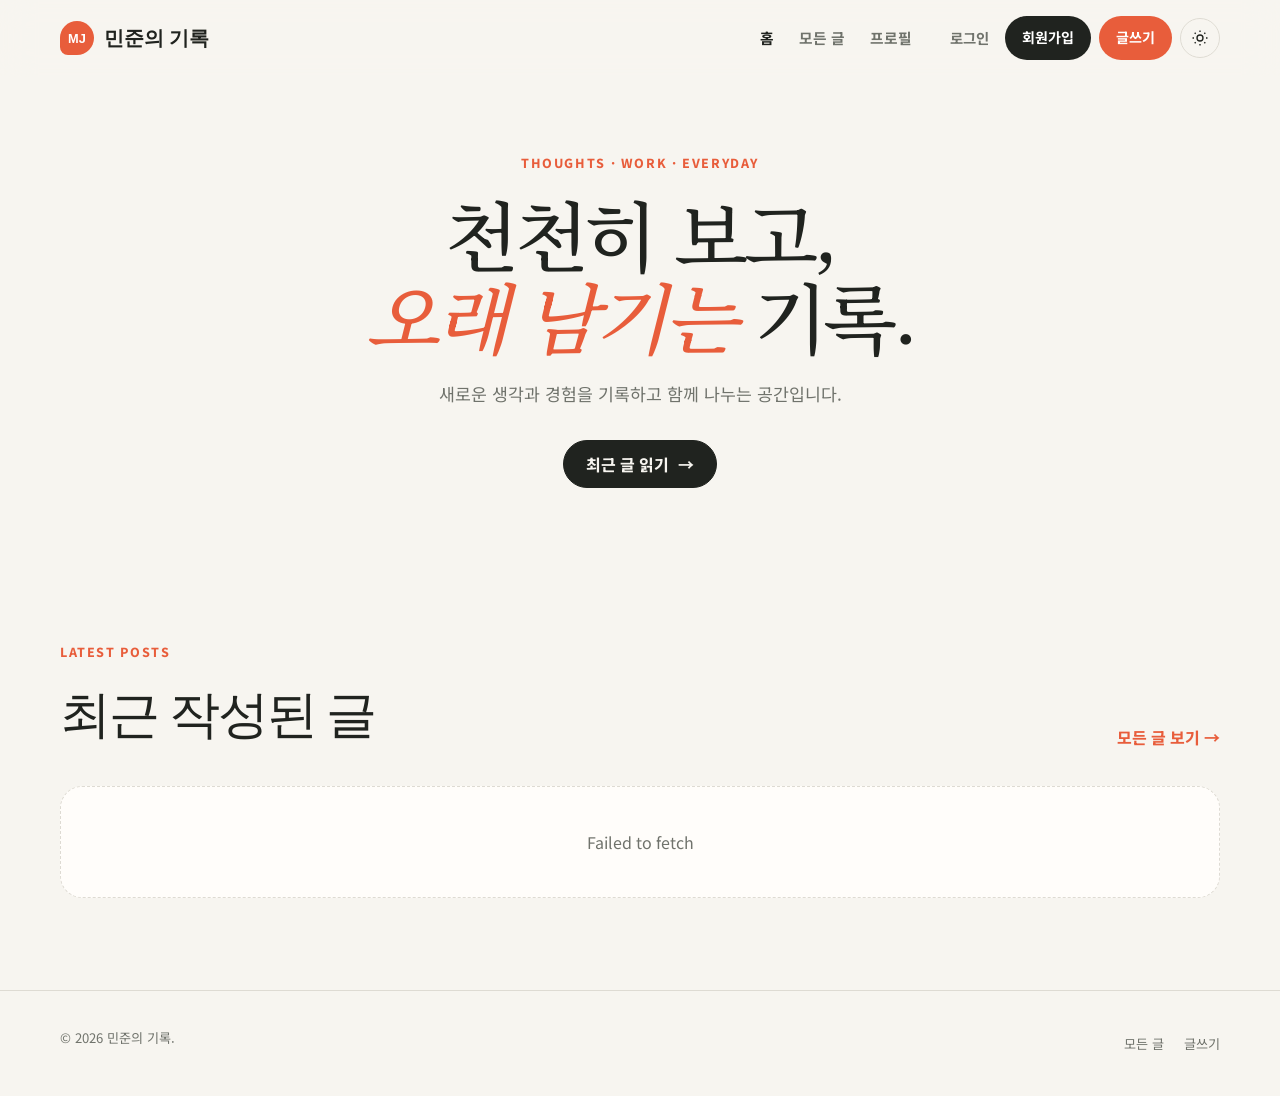
==== commit 155e1d37: "Improve page performance and remove demo content" ====
--- a/index.html
+++ b/index.html
@@ -1,7 +1,36 @@
-<!doctype html><html lang="ko"><head><meta charset="UTF-8"><meta name="viewport" content="width=device-width,initial-scale=1"><meta name="description" content="일과 삶에서 발견한 생각을 기록하는 민준의 개인 블로그"><title>민준의 기록 — 개인 블로그</title><link rel="preconnect" href="https://fonts.googleapis.com"><link href="https://fonts.googleapis.com/css2?family=Noto+Sans+KR:wght@400;500;700;800&family=Noto+Serif+KR:wght@500;700&display=swap" rel="stylesheet"><link rel="stylesheet" href="css/style.css"><script src="js/main.js" defer></script></head><body>
-<a class="skip-link" href="#main">본문으로 바로가기</a><header class="site-header"><div class="container header-inner"><a class="brand" href="index.html"><span class="brand-mark">MJ</span><span>민준의 기록</span></a><nav class="site-nav" aria-label="주요 메뉴"><a class="active" href="index.html">홈</a><a href="posts.html">모든 글</a><a href="profile.html">소개</a></nav><div class="header-actions"><a class="header-login" href="login.html">로그인</a><a class="header-cta" href="write.html">글쓰기</a><button class="icon-button theme-toggle" aria-label="다크 모드로 변경"><svg class="sun-icon" viewBox="0 0 24 24"><circle cx="12" cy="12" r="4"/><path d="M12 2v2m0 16v2M4.9 4.9l1.4 1.4m11.4 11.4 1.4 1.4M2 12h2m16 0h2M4.9 19.1l1.4-1.4M17.7 6.3l1.4-1.4"/></svg><svg class="moon-icon" viewBox="0 0 24 24"><path d="M21 12.8A9 9 0 1111.2 3 7 7 0 0021 12.8z"/></svg></button><button class="icon-button menu-toggle" aria-label="메뉴 열기" aria-expanded="false"><span></span><span></span><span></span></button></div></div></header>
-<main id="main"><section class="home-hero"><div class="container hero-layout"><div class="hero-copy reveal"><p class="eyebrow">Thoughts · Work · Everyday</p><h1>천천히 보고,<br><em>오래 남기는</em> 기록.</h1><p>개발과 디자인, 그리고 일상에서 건져 올린 생각들을 씁니다. 정답보다 좋은 질문을 오래 품는 사람의 작은 아카이브입니다.</p><div class="hero-actions"><a class="button button-primary" href="posts.html">최근 글 읽기 <span>→</span></a><a class="button" href="profile.html">블로그 소개</a></div></div><div class="hero-feature reveal"><img src="assets/images/profile.jpg" alt="블로그 운영자 민준의 프로필"><div class="feature-note"><strong>안녕하세요, 민준입니다.</strong>쓰고 만들며 배우고 있어요.</div></div></div></section>
-<div class="ticker" aria-hidden="true"><div class="ticker-track"><span>DESIGN</span><span>DEVELOPMENT</span><span>ESSAY</span><span>PRODUCTIVITY</span><span>EVERYDAY</span><span>DESIGN</span><span>DEVELOPMENT</span><span>ESSAY</span><span>PRODUCTIVITY</span><span>EVERYDAY</span></div></div>
-<section class="section"><div class="container"><div class="section-head reveal"><div><p class="eyebrow">Editor's pick</p><h2>요즘 자주 꺼내보는 글</h2></div><a class="text-link" href="posts.html">모든 글 보기 →</a></div><div class="featured-grid"><article class="post-card featured reveal"><a href="post.html"><div class="post-thumb thumb-coral"><span class="thumb-label">생각</span></div><div class="post-card-body"><h3>좋은 기록은 완벽한 문장에서 시작되지 않는다</h3><p>매일의 작은 메모가 어떻게 나만의 관점이 되는지, 꾸준히 쓰기 위해 바꾼 다섯 가지 습관.</p><div class="post-meta"><span>2026. 09. 02</span><span>6분</span></div></div></a></article><article class="post-card tall reveal"><a href="post.html"><div class="post-thumb thumb-green"><span class="thumb-label">디자인</span></div><div class="post-card-body"><h3>조용하지만 분명한 인터페이스</h3><p>사용자를 재촉하지 않는 제품을 만드는 법.</p><div class="post-meta"><span>2026. 08. 24</span><span>8분</span></div></div></a></article><article class="post-card reveal"><a href="post.html"><div class="post-thumb thumb-cream"><span class="thumb-label">개발</span></div><div class="post-card-body"><h3>사이드 프로젝트를 끝내는 작은 규칙</h3><p>범위를 줄이고 완성도를 높이는 현실적인 방법.</p><div class="post-meta"><span>2026. 08. 12</span><span>5분</span></div></div></a></article><article class="post-card reveal"><a href="post.html"><div class="post-thumb thumb-blue"><span class="thumb-label">일상</span></div><div class="post-card-body"><h3>휴일 오전을 오래 기억하는 방법</h3><p>속도를 늦추자 비로소 보이기 시작한 것들.</p><div class="post-meta"><span>2026. 08. 03</span><span>4분</span></div></div></a></article><article class="post-card reveal"><a href="post.html"><div class="post-thumb thumb-coral"><span class="thumb-label">생산성</span></div><div class="post-card-body"><h3>할 일보다 하지 않을 일을 정하기</h3><p>집중을 되찾기 위한 한 주의 실험.</p><div class="post-meta"><span>2026. 07. 27</span><span>7분</span></div></div></a></article></div></div></section>
-<section class="newsletter"><div class="container newsletter-inner"><div><h2>새 글을 편지처럼 보내드려요.</h2><p>한 달에 두 번, 생각할 거리를 담은 글을 전합니다.</p></div><form class="newsletter-form" data-demo-form data-success="구독 신청이 완료되었습니다!"><input type="email" aria-label="이메일" placeholder="email@example.com" required><button class="button button-accent button-small">구독하기</button></form></div></section></main>
-<footer class="site-footer"><div class="container footer-inner"><p>© <span data-year></span> 민준의 기록. 천천히, 꾸준히 씁니다.</p><div class="footer-links"><a href="profile.html">소개</a><a href="#">Instagram</a><a href="#">GitHub</a></div></div></footer></body></html>
+<!doctype html>
+<html lang="ko">
+<head>
+  <meta charset="UTF-8">
+  <meta name="viewport" content="width=device-width,initial-scale=1">
+  <meta name="description" content="생각과 경험을 기록하고 나누는 블로그">
+  <title>민준의 기록 — 개인 블로그</title>
+  <link rel="preconnect" href="https://fonts.googleapis.com">
+  <link href="https://fonts.googleapis.com/css2?family=Noto+Sans+KR:wght@400;500;700;800&family=Noto+Serif+KR:wght@500;700&display=swap" rel="stylesheet">
+  <link rel="stylesheet" href="css/style.css"><link rel="stylesheet" href="css/auth-nav.css"><link rel="stylesheet" href="css/posts-crud.css">
+  <script src="js/main.js" defer></script><script src="js/posts.js" defer></script>
+</head>
+<body>
+  <a class="skip-link" href="#main">본문으로 바로가기</a>
+  <header class="site-header"><div class="container header-inner">
+    <a class="brand" href="index.html"><span class="brand-mark">MJ</span><span>민준의 기록</span></a>
+    <nav class="site-nav" aria-label="주요 메뉴"><a class="active" href="index.html">홈</a><a href="posts.html">모든 글</a><a href="profile.html">프로필</a></nav>
+    <div class="header-actions">
+      <button class="icon-button theme-toggle" aria-label="다크 모드로 변경"><svg class="sun-icon" viewBox="0 0 24 24"><circle cx="12" cy="12" r="4"/><path d="M12 2v2m0 16v2M4.9 4.9l1.4 1.4m11.4 11.4 1.4 1.4M2 12h2m16 0h2M4.9 19.1l1.4-1.4M17.7 6.3l1.4-1.4"/></svg><svg class="moon-icon" viewBox="0 0 24 24"><path d="M21 12.8A9 9 0 1111.2 3 7 7 0 0021 12.8z"/></svg></button>
+      <button class="icon-button menu-toggle" aria-label="메뉴 열기" aria-expanded="false"><span></span><span></span><span></span></button>
+    </div>
+  </div></header>
+  <main id="main">
+    <section class="home-hero"><div class="container hero-layout hero-layout-single"><div class="hero-copy reveal">
+      <p class="eyebrow">Thoughts · Work · Everyday</p><h1>천천히 보고,<br><em>오래 남기는</em> 기록.</h1>
+      <p>새로운 생각과 경험을 기록하고 함께 나누는 공간입니다.</p>
+      <div class="hero-actions"><a class="button button-primary" href="posts.html">최근 글 읽기 <span>→</span></a></div>
+    </div></div></section>
+    <section class="section"><div class="container">
+      <div class="section-head reveal"><div><p class="eyebrow">Latest posts</p><h2>최근 작성된 글</h2></div><a class="text-link" href="posts.html">모든 글 보기 →</a></div>
+      <div class="featured-grid"><p class="dynamic-post-state">게시글을 불러오는 중입니다...</p></div>
+    </div></section>
+  </main>
+  <footer class="site-footer"><div class="container footer-inner"><p>© <span data-year></span> 민준의 기록.</p><div class="footer-links"><a href="posts.html">모든 글</a><a href="write.html">글쓰기</a></div></div></footer>
+</body>
+</html>
--- a/css/auth-nav.css
+++ b/css/auth-nav.css
@@ -0,0 +1,71 @@
+.auth-actions {
+  display: flex;
+  align-items: center;
+  gap: 8px;
+}
+
+.mobile-auth-actions {
+  display: none;
+}
+
+.auth-logout {
+  border: 0;
+  background: transparent;
+}
+
+.auth-logout:disabled {
+  cursor: wait;
+  opacity: 0.65;
+}
+
+.header-write {
+  padding: 10px 17px;
+  border-radius: 100px;
+  color: #fff;
+  background: var(--accent);
+  font-size: 0.88rem;
+  font-weight: 700;
+}
+
+.header-write:hover,
+.header-write.active {
+  filter: brightness(0.92);
+}
+
+@media (max-width: 900px) {
+  .auth-actions {
+    display: none;
+  }
+
+  .mobile-auth-actions {
+    display: flex;
+    align-items: center;
+    gap: 8px;
+    margin-top: 10px;
+    padding-top: 16px;
+    border-top: 1px solid var(--line);
+  }
+
+  .mobile-auth-actions .header-login,
+  .mobile-auth-actions .header-cta,
+  .mobile-auth-actions .header-write {
+    display: inline-flex;
+    min-height: 42px;
+    align-items: center;
+    justify-content: center;
+    padding: 8px 16px;
+  }
+
+  .mobile-auth-actions .header-login {
+    border: 1px solid var(--line);
+    border-radius: 100px;
+  }
+
+  .mobile-auth-actions .header-cta {
+    color: #fff;
+  }
+
+  .mobile-auth-actions .header-write {
+    color: #fff;
+  }
+}
--- a/css/posts-crud.css
+++ b/css/posts-crud.css
@@ -0,0 +1,112 @@
+.my-posts {
+  margin-top: 54px;
+  padding-top: 34px;
+  border-top: 1px solid var(--line);
+}
+
+.dynamic-post-state {
+  grid-column: 1 / -1;
+  margin: 0;
+  padding: 42px 24px;
+  border: 1px dashed var(--line);
+  border-radius: var(--radius);
+  color: var(--muted);
+  background: var(--surface);
+  text-align: center;
+}
+
+.hero-layout-single {
+  grid-template-columns: minmax(0, 760px);
+  justify-content: center;
+}
+
+.hero-layout-single .hero-copy {
+  text-align: center;
+}
+
+.hero-layout-single .hero-copy > p {
+  margin-inline: auto;
+}
+
+.hero-layout-single .hero-actions {
+  justify-content: center;
+}
+
+.my-posts-heading,
+.manage-post-item,
+.manage-post-actions {
+  display: flex;
+  align-items: center;
+}
+
+.my-posts-heading {
+  justify-content: space-between;
+  gap: 20px;
+  margin-bottom: 18px;
+}
+
+.my-posts-heading h2 {
+  margin: 0;
+}
+
+.manage-post-list {
+  display: grid;
+  gap: 10px;
+}
+
+.manage-post-item {
+  justify-content: space-between;
+  gap: 20px;
+  padding: 18px;
+  border: 1px solid var(--line);
+  border-radius: 14px;
+  background: var(--surface);
+}
+
+.manage-post-content {
+  min-width: 0;
+}
+
+.manage-post-title {
+  display: block;
+  overflow: hidden;
+  font-weight: 800;
+  text-overflow: ellipsis;
+  white-space: nowrap;
+}
+
+.manage-post-content p,
+.empty-posts {
+  margin: 4px 0 0;
+  color: var(--muted);
+  font-size: 0.82rem;
+}
+
+.manage-post-actions {
+  flex-shrink: 0;
+  gap: 7px;
+}
+
+.manage-delete {
+  border-color: #c83f32;
+  color: #c83f32;
+}
+
+.draft-save-status {
+  display: block;
+  min-height: 20px;
+  color: var(--muted);
+  font-size: 0.75rem;
+  text-align: center;
+}
+
+@media (max-width: 620px) {
+  .manage-post-item {
+    align-items: stretch;
+    flex-direction: column;
+  }
+
+  .manage-post-actions .button {
+    flex: 1;
+  }
+}
